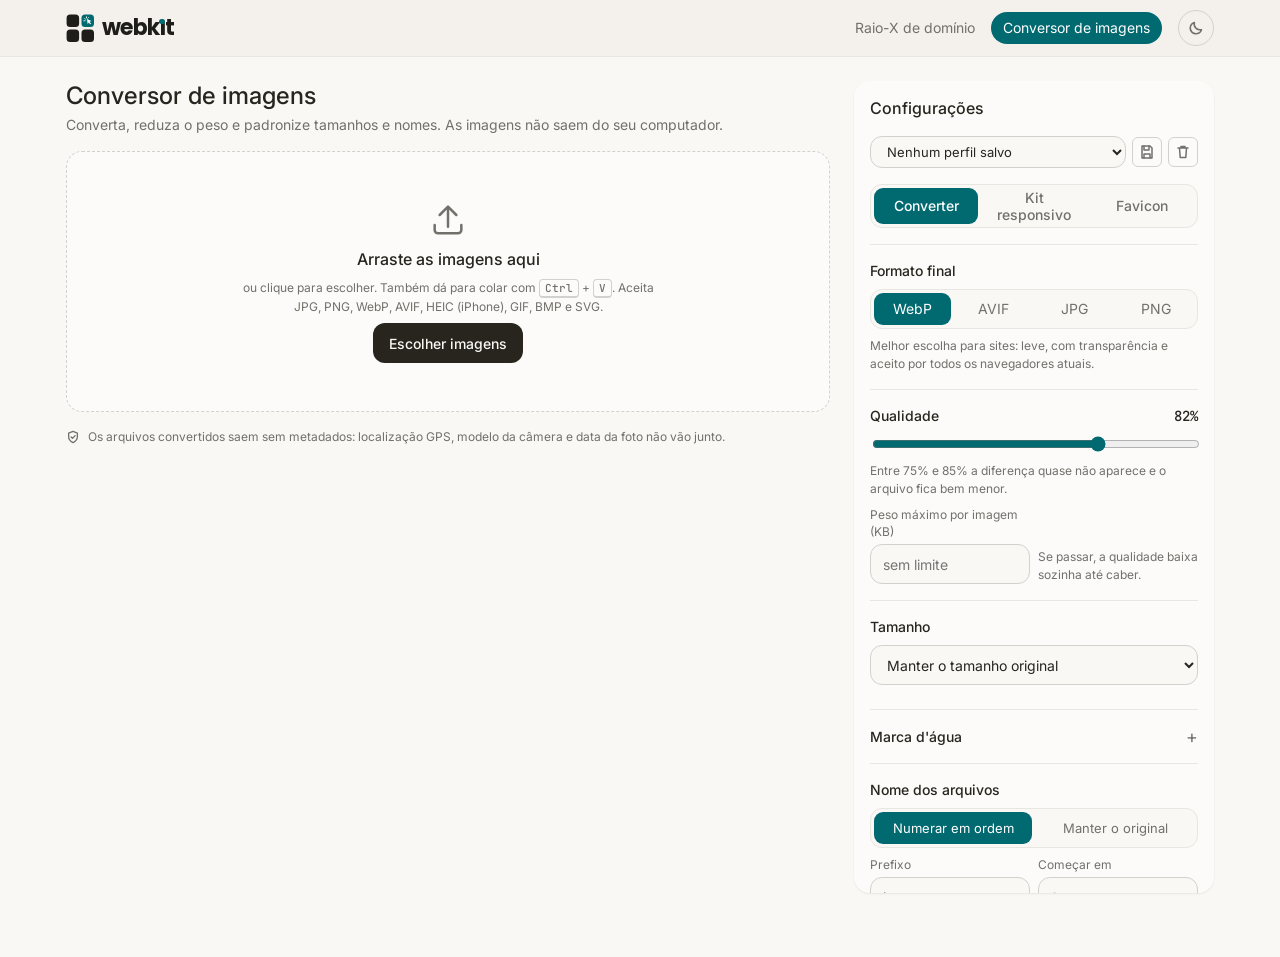
==== conversor.html @ e29e772b "Marca webkit no hub Logo webkit (grade 2x2 com cursor + palavra com pingo do i em teal) em SVG, adap" ====
<!doctype html>
<html lang="pt-BR">
<head>
<meta charset="utf-8">
<meta name="viewport" content="width=device-width,initial-scale=1,viewport-fit=cover">
<title>Conversor de Imagens</title>
<meta name="description" content="Converta imagens para WebP, AVIF, JPG ou PNG, gere kits responsivos com código picture, favicons e marca d'água. Tudo no navegador, sem enviar arquivos.">
<script>
  (function(){ var t; try{ t = localStorage.getItem('rx-theme'); }catch(e){}
    if(t !== 'dark' && t !== 'light') t = matchMedia('(prefers-color-scheme: dark)').matches ? 'dark' : 'light';
    document.documentElement.setAttribute('data-theme', t); })();
</script>
<link rel="preconnect" href="https://fonts.googleapis.com">
<link rel="preconnect" href="https://fonts.gstatic.com" crossorigin>
<link href="https://fonts.googleapis.com/css2?family=Inter:wght@400;500&family=JetBrains+Mono:wght@400;500&display=swap" rel="stylesheet">
<link rel="icon" href="data:image/svg+xml,%3Csvg xmlns='http://www.w3.org/2000/svg' viewBox='0 0 28 28' fill='none' stroke-width='2.4' stroke-linecap='round' stroke-linejoin='round'%3E%3Crect x='3' y='5' width='15' height='13' rx='2.5' stroke='%2327251e'/%3E%3Crect x='12' y='12' width='13' height='11' rx='2.5' fill='%23fff' stroke='%23016a71'/%3E%3Cpath d='M15.5 17.5h6M19 15l2.5 2.5L19 20' stroke='%23016a71'/%3E%3C/svg%3E">
<link href="https://fonts.googleapis.com/css2?family=Poppins:wght@700&text=raio-xwebk%C4%B1t&display=swap" rel="stylesheet">
<link rel="stylesheet" href="assets/base.css">
<style>
/* Layout: área de trabalho à esquerda (soltar imagens, lista, resultados extras), painel de configurações fixo à direita;
   no celular empilha e ganha uma barra de ação fixa no rodapé */
.cv{max-width:1180px;margin:0 auto;padding:24px 16px 64px;display:grid;grid-template-columns:minmax(0,1fr) 360px;gap:24px;align-items:start}
@media (max-width:900px){.cv{grid-template-columns:minmax(0,1fr);padding-bottom:112px}}
.cv-main{display:grid;gap:16px;min-width:0}
.cv-head h1{margin:0;font-size:24px;line-height:1.25;font-weight:500}
.cv-head p{margin:4px 0 0;color:var(--graphite);font-size:14px}

/* área de soltar */
.drop{position:relative;display:grid;justify-items:center;gap:8px;padding:48px 16px;text-align:center;border:1.5px dashed var(--mist);border-radius:var(--r-card);background:var(--paper);cursor:pointer;transition:border-color .15s,background-color .15s}
.drop:hover,.drop.over{border-color:var(--teal)}
.drop.over{background:var(--parchment)}
.drop svg{width:40px;height:40px;fill:none;stroke:var(--graphite);stroke-width:1.5;stroke-linecap:round;stroke-linejoin:round}
.drop b{font-size:16px}
.drop .small{max-width:52ch}
.drop.compact{grid-template-columns:auto auto;justify-content:center;align-items:center;padding:14px 16px;gap:12px}
.drop.compact svg{width:22px;height:22px}
.drop.compact .small,.drop.compact .btn{display:none}
.drop input{position:absolute;width:1px;height:1px;opacity:0;pointer-events:none}
.kbd{display:inline-block;padding:0 5px;border:1px solid var(--mist);border-bottom-width:2px;border-radius:4px;font:500 11px/16px var(--mono)}
.privacy{display:flex;gap:8px;align-items:flex-start;font-size:12px;color:var(--graphite)}
.privacy svg{width:14px;height:14px;flex:none;margin-top:2px;fill:none;stroke:currentColor;stroke-width:1.5;stroke-linecap:round;stroke-linejoin:round}

/* lista */
.listbar{display:flex;flex-wrap:wrap;align-items:center;gap:8px 12px}
.listbar .count{font-size:16px;font-weight:500;margin-right:auto}
.list{list-style:none;margin:0;padding:0;display:grid;gap:8px}
.it{display:grid;grid-template-columns:auto 64px minmax(0,1fr) auto;align-items:center;gap:12px;padding:10px 12px;background:var(--paper);border-radius:var(--r-input);box-shadow:var(--shadow);border:1px solid transparent}
.it.drag-over-top{box-shadow:0 -2px 0 0 var(--teal)}
.it.drag-over-bottom{box-shadow:0 2px 0 0 var(--teal)}
.it.dragging{opacity:.4}
.it.unused{opacity:.55}
.grip{cursor:grab;color:var(--ash);display:grid;place-items:center;width:16px}
.grip svg{width:10px;height:16px;fill:currentColor}
.thumbbox{width:64px;height:64px;border-radius:8px;overflow:hidden;background:var(--parchment);border:1px solid var(--hair);display:grid;place-items:center}
.thumb{width:100%;height:100%;object-fit:cover;display:block;transition:transform .2s}
.it-main{display:grid;gap:4px;min-width:0}
.it-name{display:flex;flex-wrap:wrap;align-items:baseline;gap:2px 8px;min-width:0}
.it-name .from{color:var(--graphite);font-size:12px;overflow:hidden;text-overflow:ellipsis;white-space:nowrap;max-width:100%}
.it-name .to{font:500 13px var(--mono);overflow-wrap:anywhere}
.it-meta{display:flex;flex-wrap:wrap;align-items:center;gap:4px 8px;font-size:12px;color:var(--graphite)}
.it-meta .res{color:var(--ink);font-weight:500}
.arrow{color:var(--ash)}
.it-act{display:flex;flex-wrap:wrap;gap:4px;align-items:center;justify-content:flex-end}
.icon-btn{display:grid;place-items:center;width:30px;height:30px;border:1px solid var(--mist);border-radius:var(--r-btn);background:transparent;color:var(--graphite);cursor:pointer}
.icon-btn:hover{color:var(--ink);border-color:var(--graphite)}
.icon-btn svg{width:16px;height:16px;fill:none;stroke:currentColor;stroke-width:1.5;stroke-linecap:round;stroke-linejoin:round}
.icon-btn.on{border-color:var(--teal);color:var(--teal)}
.it.error{border-color:var(--ink)}
.it .err{color:var(--ink);font-size:12px}
@media (max-width:560px){
  .it{grid-template-columns:48px minmax(0,1fr);grid-template-areas:"t m" "a a"}
  .grip{display:none}
  .thumbbox{width:48px;height:48px;grid-area:t}
  .it-main{grid-area:m}
  .it-act{grid-area:a}
}

/* resultados extras (kit e favicon) */
.extra{display:grid;gap:12px;padding:16px;background:var(--paper);border-radius:var(--r-card);box-shadow:var(--shadow);min-width:0}
.extra:empty{display:none}
.extra h2{margin:0;font-size:16px;font-weight:500}
.extra-h{display:flex;flex-wrap:wrap;justify-content:space-between;align-items:center;gap:8px}
.code{margin:0;max-height:320px;overflow:auto;padding:12px;border-radius:var(--r-input);background:var(--parchment);border:1px solid var(--hair);font:12px/1.6 var(--mono);white-space:pre;color:var(--ink)}
.fav-grid{display:flex;flex-wrap:wrap;gap:12px;align-items:flex-end}
.fav-cell{display:grid;gap:6px;justify-items:center;font-size:12px;color:var(--graphite)}
.fav-cell .sw{display:grid;place-items:center;padding:10px;border-radius:10px;border:1px solid var(--hair)}
.fav-cell .sw.l{background:#ffffff}
.fav-cell .sw.d{background:#1f1d1a}
.fav-cell img{display:block;image-rendering:auto}
.tabs-mini{display:flex;gap:4px}
.tabs-mini button{height:28px;padding:0 10px;border:1px solid var(--mist);border-radius:var(--r-pill);background:transparent;color:var(--graphite);font:400 12px var(--font);cursor:pointer}
.tabs-mini button[aria-pressed="true"]{background:var(--teal);border-color:var(--teal);color:var(--on-teal)}

/* painel de configurações */
.side{position:sticky;top:72px;display:grid;gap:16px;padding:16px;background:var(--paper);border-radius:var(--r-card);box-shadow:var(--shadow);max-height:calc(100vh - 88px);overflow:auto}
@media (max-width:900px){.side{position:static;max-height:none;overflow:visible}}
.side-h{display:flex;justify-content:space-between;align-items:center;gap:8px}
.side h2{margin:0;font-size:16px;font-weight:500}
.fld{display:grid;gap:8px;padding-top:16px;border-top:1px solid var(--hair)}
.fld-h{display:flex;justify-content:space-between;align-items:baseline;gap:8px}
.fld-h label,.fld-h span.t{font-size:14px;font-weight:500}
.fld-h output{font:500 14px var(--mono)}
.hint{font-size:12px;color:var(--graphite);line-height:1.5}
.seg{display:grid;grid-auto-flow:column;grid-auto-columns:1fr;gap:4px;padding:3px;background:var(--parchment);border:1px solid var(--hair);border-radius:var(--r-input)}
.seg button{min-height:32px;border:0;border-radius:9px;background:transparent;color:var(--graphite);font:400 14px var(--font);cursor:pointer;padding:0 6px}
.seg button:hover{color:var(--ink)}
.seg button[aria-pressed="true"]{background:var(--teal);color:var(--on-teal)}
.seg.two button{font-size:13px}
.seg.mode button{min-height:36px;font-weight:500}
.inp,.sel{height:40px;width:100%;padding:0 12px;border:1px solid var(--mist);border-radius:var(--r-input);background:var(--parchment);color:var(--ink);font:400 14px var(--font);min-width:0}
.inp.sm{height:32px}
.inp:focus,.sel:focus{outline:2px solid var(--teal);outline-offset:1px;border-color:transparent}
.row2{display:grid;grid-template-columns:1fr 1fr;gap:8px}
.row2 label,.lbl{display:grid;gap:4px;font-size:12px;color:var(--graphite)}
.chk{display:flex;gap:8px;align-items:flex-start;font-size:14px;cursor:pointer}
.chk input{margin:2px 0 0;width:16px;height:16px;accent-color:var(--teal);flex:none}
.chips{display:flex;flex-wrap:wrap;gap:6px}
.chips label{position:relative;cursor:pointer}
.chips input{position:absolute;opacity:0;pointer-events:none}
.chips span{display:inline-flex;align-items:center;height:30px;padding:0 12px;border:1px solid var(--mist);border-radius:var(--r-pill);font:400 13px var(--font);color:var(--graphite)}
.chips input:checked + span{background:var(--teal);border-color:var(--teal);color:var(--on-teal)}
.chips input:focus-visible + span{outline:2px solid var(--teal);outline-offset:2px}
input[type="range"]{width:100%;accent-color:var(--teal)}
input[type="color"]{width:40px;height:32px;padding:2px;border:1px solid var(--mist);border-radius:var(--r-btn);background:var(--parchment);cursor:pointer;flex:none}
.bgrow{display:flex;align-items:center;gap:8px}
.names-preview{font:12px/1.6 var(--mono);color:var(--graphite);overflow-wrap:anywhere}
details.wm{border-top:1px solid var(--hair);padding-top:16px}
details.wm summary{cursor:pointer;font-size:14px;font-weight:500;display:flex;justify-content:space-between;align-items:center;list-style:none}
details.wm summary::-webkit-details-marker{display:none}
details.wm summary::after{content:"+";font:400 18px var(--font);color:var(--graphite)}
details.wm[open] summary::after{content:"−"}
.wm-body{display:grid;gap:10px;margin-top:12px}
.posgrid{display:grid;grid-template-columns:repeat(3,28px);gap:4px}
.posgrid button{width:28px;height:28px;border:1px solid var(--mist);border-radius:6px;background:transparent;cursor:pointer;display:grid;place-items:center}
.posgrid button::after{content:"";width:8px;height:8px;border-radius:50%;background:var(--mist)}
.posgrid button[aria-pressed="true"]{border-color:var(--teal)}
.posgrid button[aria-pressed="true"]::after{background:var(--teal)}
.wm-row{display:grid;grid-template-columns:auto minmax(0,1fr);gap:12px;align-items:start}
.profiles{display:flex;gap:6px;align-items:center}
.profiles .sel{height:32px;font-size:13px}
.profiles .icon-btn{flex:none}
.saveprof{display:flex;gap:6px}
.actions{display:grid;gap:8px;padding-top:16px;border-top:1px solid var(--hair)}
.actions .btn{width:100%;height:44px}
.total{display:grid;gap:4px;padding:12px;border-radius:var(--r-input);background:var(--parchment);border:1px solid var(--hair);font-size:14px}
.total b{font-size:16px}
.progress{height:6px;border-radius:var(--r-pill);background:var(--hair);overflow:hidden}
.progress span{display:block;height:100%;width:0;background:var(--teal);transition:width .2s}

/* barra fixa no celular */
.mbar{position:fixed;left:0;right:0;bottom:0;z-index:20;display:flex;align-items:center;gap:8px;padding:12px 16px calc(12px + env(safe-area-inset-bottom, 0px));background:var(--paper);border-top:1px solid var(--hair);box-shadow:0 -4px 16px rgba(0,0,0,.06)}
.mbar-info{flex:1;min-width:0;font-size:12px;color:var(--graphite);line-height:1.4}
.mbar-info b{display:block;color:var(--ink);font-size:14px;white-space:nowrap;overflow:hidden;text-overflow:ellipsis}
.mbar .btn{flex:none}
@media (min-width:901px){.mbar{display:none!important}}
@media (max-width:900px){.toast{bottom:calc(96px + env(safe-area-inset-bottom, 0px))}}

/* janelas */
dialog{border:0;border-radius:var(--r-card);padding:0;background:var(--paper);color:var(--ink);box-shadow:0 12px 40px rgba(0,0,0,.25);max-width:min(960px,calc(100vw - 32px))}
dialog::backdrop{background:rgba(20,18,15,.55)}
.dlg{display:grid;gap:12px;padding:16px}
.dlg-h{display:flex;justify-content:space-between;align-items:baseline;gap:12px;flex-wrap:wrap}
.dlg-h b{font-size:16px}
.dlg-f{display:flex;justify-content:flex-end;gap:8px;flex-wrap:wrap}
.stage{position:relative;justify-self:center;overflow:hidden;border-radius:8px;cursor:crosshair;touch-action:none;user-select:none;line-height:0}
.stage img{display:block;max-width:min(900px,calc(100vw - 64px));max-height:calc(100vh - 220px);width:auto;height:auto;pointer-events:none}
.cropbox{position:absolute;box-shadow:0 0 0 9999px rgba(15,14,12,.55);outline:2px solid #fff;pointer-events:none}
.fdot{position:absolute;width:18px;height:18px;margin:-9px 0 0 -9px;border-radius:50%;border:2px solid #fff;background:var(--teal);pointer-events:none;box-shadow:0 1px 4px rgba(0,0,0,.4)}
/* comparar */
.cmp{position:relative;justify-self:center;overflow:auto;max-width:min(900px,calc(100vw - 64px));max-height:calc(100vh - 220px);border-radius:8px;background:repeating-conic-gradient(var(--hair) 0 25%, transparent 0 50%) 0 0/16px 16px}
.cmp-in{position:relative;line-height:0;cursor:ew-resize;touch-action:none;user-select:none}
.cmp img{display:block;pointer-events:none}
.cmp.fit img{max-width:min(900px,calc(100vw - 64px));max-height:calc(100vh - 220px);width:auto;height:auto}
.cmp .after{position:absolute;inset:0;clip-path:inset(0 0 0 var(--cut,50%))}
.cmp .after img{width:100%;height:100%}
.cmp-line{position:absolute;top:0;bottom:0;left:var(--cut,50%);width:2px;margin-left:-1px;background:#fff;box-shadow:0 0 4px rgba(0,0,0,.5);pointer-events:none}
.cmp-line::after{content:"‹ ›";position:absolute;top:50%;left:50%;transform:translate(-50%,-50%);padding:4px 8px;border-radius:999px;background:#fff;color:#27251e;font:500 12px/1 var(--font);white-space:nowrap}
.cmp-tag{position:absolute;top:8px;padding:2px 8px;border-radius:999px;background:rgba(20,18,15,.7);color:#fff;font:500 11px/1.6 var(--font);pointer-events:none}
.cmp-tag.l{left:8px}.cmp-tag.r{right:8px}
</style>
</head>
<body>
<header class="topbar">
  <div class="topbar-in">
    <a class="hub-brand wk" href="./" aria-label="webkit, pÃ¡gina inicial"><svg class="wk-icon" viewBox="0 0 48 48" aria-hidden="true"><rect x="1" y="1" width="21" height="21" rx="6" style="fill:var(--logo-ink)"/><rect x="26" y="1" width="21" height="21" rx="6" style="fill:var(--teal)"/><rect x="1" y="26" width="21" height="21" rx="6" style="fill:var(--logo-ink)"/><rect x="26" y="26" width="21" height="21" rx="6" style="fill:var(--logo-ink)"/><path d="M35.2 8.6l7.6 3.3-3.3 1.1 2.6 3.2-1.5 1.2-2.6-3.2-1.6 2.9z" fill="#fff"/><path d="M31.3 7.4l1.5 1.5M34.4 4.6v2.1M30 11.3h2.1M37.8 5.9l-1.2 1.2" stroke="#fff" stroke-width="1.4" stroke-linecap="round" fill="none"/></svg><span class="wk-word" aria-hidden="true">webk<span class="wk-i">&#305;</span>t</span></a>
    <nav class="topnav" aria-label="Ferramentas">
      <a href="raio-x.html">Raio-X de domínio</a>
      <a href="conversor.html" aria-current="page">Conversor de imagens</a>
    </nav>
    <button class="theme-btn" id="theme" type="button" aria-label="Ativar modo escuro" title="Ativar modo escuro">
      <svg class="i-moon" viewBox="0 0 16 16" aria-hidden="true"><path d="M13.5 9.6A5.75 5.75 0 0 1 6.4 2.5a5.75 5.75 0 1 0 7.1 7.1z"/></svg>
      <svg class="i-sun" viewBox="0 0 16 16" aria-hidden="true"><circle cx="8" cy="8" r="3"/><path d="M8 1v1.5M8 13.5V15M1 8h1.5M13.5 8H15M3.05 3.05l1.06 1.06M11.89 11.89l1.06 1.06M3.05 12.95l1.06-1.06M11.89 4.11l1.06-1.06"/></svg>
    </button>
  </div>
</header>

<main class="cv">
  <section class="cv-main">
    <div class="cv-head">
      <h1>Conversor de imagens</h1>
      <p id="mode-desc">Converta, reduza o peso e padronize tamanhos e nomes. As imagens não saem do seu computador.</p>
    </div>

    <div class="drop" id="drop" role="button" tabindex="0" aria-label="Adicionar imagens">
      <svg viewBox="0 0 24 24" aria-hidden="true"><path d="M12 16V4M7 9l5-5 5 5"/><path d="M4 15v3a2 2 0 0 0 2 2h12a2 2 0 0 0 2-2v-3"/></svg>
      <b id="drop-title">Arraste as imagens aqui</b>
      <span class="small muted">ou clique para escolher. Também dá para colar com <span class="kbd">Ctrl</span> + <span class="kbd">V</span>. Aceita JPG, PNG, WebP, AVIF, HEIC (iPhone), GIF, BMP e SVG.</span>
      <span class="btn">Escolher imagens</span>
      <input type="file" id="file" accept="image/*,.heic,.heif,.avif,.svg" multiple tabindex="-1">
    </div>
    <div class="privacy"><svg viewBox="0 0 16 16" aria-hidden="true"><path d="M8 1.5l5 2v4c0 3.2-2.2 5.6-5 7-2.8-1.4-5-3.8-5-7v-4z"/><path d="M5.8 8l1.6 1.6 3-3.2"/></svg><span>Os arquivos convertidos saem sem metadados: localização GPS, modelo da câmera e data da foto não vão junto.</span></div>

    <div class="listbar" id="listbar" hidden>
      <span class="count" id="count"></span>
      <button class="ghost" id="sort" type="button">Ordenar por nome</button>
      <button class="ghost" id="clear" type="button">Limpar tudo</button>
    </div>
    <ul class="list" id="list" aria-label="Imagens"></ul>
    <section class="extra" id="extra" aria-live="polite"></section>
  </section>

  <aside class="side" aria-label="Configurações">
    <div class="side-h"><h2>Configurações</h2></div>

    <div class="profiles">
      <select class="sel" id="profile" aria-label="Perfil salvo"></select>
      <button class="icon-btn" id="prof-save" type="button" title="Salvar configurações como perfil" aria-label="Salvar perfil"><svg viewBox="0 0 16 16"><path d="M3 2h8l2 2v10H3z"/><path d="M5 2v4h5V2M5 14v-4h6v4"/></svg></button>
      <button class="icon-btn" id="prof-del" type="button" title="Excluir perfil" aria-label="Excluir perfil"><svg viewBox="0 0 16 16"><path d="M3 4h10M6 4V2.5h4V4M4.5 4l.7 9.5h5.6l.7-9.5"/></svg></button>
    </div>
    <div class="saveprof" id="saveprof" hidden>
      <input class="inp sm" id="prof-name" placeholder="Nome do perfil, ex.: Blog cliente X" maxlength="40">
      <button class="ghost" id="prof-ok" type="button">Salvar</button>
    </div>

    <div class="seg mode" id="mode" role="group" aria-label="O que fazer">
      <button type="button" data-v="convert">Converter</button>
      <button type="button" data-v="kit">Kit responsivo</button>
      <button type="button" data-v="favicon">Favicon</button>
    </div>

    <!-- converter -->
    <div class="fld m-convert">
      <div class="fld-h"><span class="t">Formato final</span></div>
      <div class="seg" id="fmt" role="group" aria-label="Formato final">
        <button type="button" data-v="webp">WebP</button>
        <button type="button" data-v="avif">AVIF</button>
        <button type="button" data-v="jpeg">JPG</button>
        <button type="button" data-v="png">PNG</button>
      </div>
      <div class="hint" id="fmt-hint"></div>
    </div>

    <!-- kit -->
    <div class="fld m-kit">
      <div class="fld-h"><span class="t">Formatos do kit</span></div>
      <div class="chips" id="kit-fmts">
        <label><input type="checkbox" value="avif"><span>AVIF</span></label>
        <label><input type="checkbox" value="webp"><span>WebP</span></label>
        <label><input type="checkbox" value="jpeg"><span>JPG (reserva)</span></label>
      </div>
      <div class="hint">O navegador usa o primeiro que suportar: AVIF, depois WebP, depois JPG.</div>
      <div class="fld-h"><span class="t">Larguras (px)</span></div>
      <div class="chips" id="kit-widths"></div>
      <div class="hint">Larguras maiores que a foto original são puladas.</div>
      <div class="row2">
        <label>Pasta no site<input class="inp" id="kit-path" placeholder="img/" spellcheck="false" autocapitalize="off"></label>
        <label>Atributo sizes<input class="inp" id="kit-sizes" placeholder="100vw" spellcheck="false" autocapitalize="off"></label>
      </div>
      <div class="hint">Em sizes, "100vw" serve para imagem de largura total. Para conteúdo com coluna de 800 px: <span class="mono">(max-width: 800px) 100vw, 800px</span>.</div>
    </div>

    <div class="fld m-convert m-kit" id="f-quality">
      <div class="fld-h"><label for="q">Qualidade</label><output id="q-out" for="q"></output></div>
      <input type="range" id="q" min="40" max="100" step="1">
      <div class="hint">Entre 75% e 85% a diferença quase não aparece e o arquivo fica bem menor.</div>
      <div class="row2 m-convert">
        <label>Peso máximo por imagem (KB)<input class="inp" id="maxkb" type="number" min="5" step="5" placeholder="sem limite" inputmode="numeric"></label>
        <span class="hint" style="align-self:end">Se passar, a qualidade baixa sozinha até caber.</span>
      </div>
    </div>

    <div class="fld m-convert" id="f-png" hidden>
      <label class="chk"><input type="checkbox" id="optpng"> <span>Otimizar PNG <span class="hint">(bem mais leve, sem perder qualidade)</span></span></label>
    </div>

    <div class="fld m-convert">
      <div class="fld-h"><label for="size">Tamanho</label></div>
      <select class="sel" id="size"></select>
      <div class="row2" id="custom" hidden>
        <label>Largura (px)<input class="inp" id="cw" type="number" min="1" placeholder="auto" inputmode="numeric"></label>
        <label>Altura (px)<input class="inp" id="ch" type="number" min="1" placeholder="auto" inputmode="numeric"></label>
      </div>
      <div id="fitbox" hidden>
        <div class="seg two" id="fit" role="group" aria-label="Como ajustar">
          <button type="button" data-v="cover">Recortar para preencher</button>
          <button type="button" data-v="contain">Encaixar inteira</button>
        </div>
      </div>
      <div class="hint" id="size-hint"></div>
    </div>

    <div class="fld m-convert" id="f-bg" hidden>
      <div class="bgrow"><input type="color" id="bg" aria-label="Cor de fundo"><span class="hint" id="bg-hint"></span></div>
    </div>

    <!-- favicon -->
    <div class="fld m-favicon">
      <div class="hint">Usa a <b>primeira imagem da lista</b>. De preferência um logo quadrado, PNG com fundo transparente ou SVG.</div>
      <div class="fld-h"><span class="t">Fundo</span></div>
      <div class="seg two" id="fav-bg" role="group" aria-label="Fundo do favicon">
        <button type="button" data-v="transparent">Transparente</button>
        <button type="button" data-v="color">Cor sólida</button>
      </div>
      <div class="bgrow"><input type="color" id="fav-color" aria-label="Cor de fundo do ícone"><span class="hint">Cor de fundo (o ícone do iPhone sempre usa ela)</span></div>
      <div class="fld-h"><label for="fav-pad">Margem interna</label><output id="fav-pad-out"></output></div>
      <input type="range" id="fav-pad" min="0" max="30" step="1">
      <div class="row2">
        <label>Nome do site<input class="inp" id="fav-name" placeholder="ex.: Goldline Painting"></label>
        <label>Cor do tema<span class="bgrow"><input type="color" id="fav-theme" aria-label="Cor do tema"><span class="hint mono" id="fav-theme-out"></span></span></label>
      </div>
    </div>

    <!-- marca d'água -->
    <details class="wm m-convert m-kit" id="wm-box">
      <summary>Marca d'água</summary>
      <div class="wm-body">
        <label class="chk"><input type="checkbox" id="wm-on"> <span>Aplicar marca d'água nas imagens</span></label>
        <div class="seg two" id="wm-type" role="group" aria-label="Tipo de marca d'água">
          <button type="button" data-v="text">Texto</button>
          <button type="button" data-v="logo">Logo</button>
        </div>
        <input class="inp" id="wm-text" placeholder="© Nome da empresa" aria-label="Texto da marca d'água">
        <div id="wm-logo-box" class="bgrow">
          <button class="ghost" id="wm-logo-btn" type="button">Escolher logo</button>
          <span class="hint" id="wm-logo-name">nenhum logo escolhido</span>
          <input type="file" id="wm-logo" accept="image/*,.svg" hidden>
        </div>
        <div class="wm-row">
          <div class="lbl">Posição<div class="posgrid" id="wm-pos" role="group" aria-label="Posição">
            <button type="button" data-v="tl" aria-label="Topo esquerda"></button><button type="button" data-v="tc" aria-label="Topo centro"></button><button type="button" data-v="tr" aria-label="Topo direita"></button>
            <button type="button" data-v="ml" aria-label="Meio esquerda"></button><button type="button" data-v="mc" aria-label="Centro"></button><button type="button" data-v="mr" aria-label="Meio direita"></button>
            <button type="button" data-v="bl" aria-label="Base esquerda"></button><button type="button" data-v="bc" aria-label="Base centro"></button><button type="button" data-v="br" aria-label="Base direita"></button>
          </div></div>
          <div style="display:grid;gap:8px">
            <label class="lbl">Tamanho <output id="wm-size-out"></output><input type="range" id="wm-size" min="5" max="60"></label>
            <label class="lbl">Opacidade <output id="wm-op-out"></output><input type="range" id="wm-op" min="10" max="100"></label>
            <div class="seg two" id="wm-color" role="group" aria-label="Cor do texto">
              <button type="button" data-v="light">Texto claro</button>
              <button type="button" data-v="dark">Texto escuro</button>
            </div>
          </div>
        </div>
      </div>
    </details>

    <div class="fld m-convert m-kit">
      <div class="fld-h"><span class="t">Nome dos arquivos</span></div>
      <div class="seg two" id="names" role="group" aria-label="Nome dos arquivos">
        <button type="button" data-v="prefix">Numerar em ordem</button>
        <button type="button" data-v="original">Manter o original</button>
      </div>
      <div class="row2" id="prefixbox">
        <label>Prefixo<input class="inp" id="prefix" placeholder="ex.: fachada-" spellcheck="false" autocapitalize="off"></label>
        <label>Começar em<input class="inp" id="start" type="number" min="0" inputmode="numeric"></label>
      </div>
      <label class="chk" id="cleanbox"><input type="checkbox" id="clean"> <span>Limpar nomes para web <span class="hint">(sem acentos, espaços e maiúsculas)</span></span></label>
      <div class="names-preview" id="names-preview"></div>
    </div>

    <div class="actions">
      <div class="total" id="total" hidden></div>
      <div class="progress" id="progress" hidden><span></span></div>
      <button class="btn" id="convert" type="button" disabled>Converter</button>
      <button class="btn teal" id="download" type="button" hidden>Baixar tudo</button>
    </div>
  </aside>
</main>

<div class="mbar" id="mbar" hidden>
  <div class="mbar-info" id="mbar-info"></div>
  <button class="btn" id="m-convert" type="button">Converter</button>
  <button class="btn teal" id="m-download" type="button" hidden>Baixar</button>
</div>

<dialog id="dlg" aria-labelledby="dlg-title">
  <div class="dlg">
    <div class="dlg-h"><b id="dlg-title">Enquadramento</b><span class="small muted">Clique (ou arraste) no que não pode ficar de fora do recorte.</span></div>
    <div class="stage" id="stage"><img id="dlg-img" alt=""><div class="cropbox" id="cropbox"></div><div class="fdot" id="fdot"></div></div>
    <div class="dlg-f">
      <button class="ghost" id="dlg-center" type="button">Centralizar</button>
      <button class="ghost" id="dlg-all" type="button">Aplicar em todas</button>
      <button class="btn" id="dlg-ok" type="button">Pronto</button>
    </div>
  </div>
</dialog>

<dialog id="cmpdlg" aria-labelledby="cmp-title">
  <div class="dlg">
    <div class="dlg-h"><b id="cmp-title">Comparar</b><span class="small muted" id="cmp-info"></span></div>
    <div class="cmp fit" id="cmp">
      <div class="cmp-in" id="cmp-in">
        <img id="cmp-before" alt="Original">
        <div class="after"><img id="cmp-after" alt="Convertida"></div>
        <div class="cmp-line"></div>
        <span class="cmp-tag l">Original</span><span class="cmp-tag r" id="cmp-tag-r">Convertida</span>
      </div>
    </div>
    <div class="dlg-f">
      <div class="tabs-mini" role="group" aria-label="Zoom"><button type="button" id="cmp-fit" aria-pressed="true">Ajustar à tela</button><button type="button" id="cmp-100" aria-pressed="false">Tamanho real (100%)</button></div>
      <button class="btn" id="cmp-close" type="button">Fechar</button>
    </div>
  </div>
</dialog>
<div class="toast" id="toast" role="status"></div>

<script src="assets/conversor.js"></script>
</body>
</html>
---- assets/base.css ----
/* Base compartilhada do hub: tokens do design system (pergaminho quente, tinta, um único teal),
   tema escuro, barra do topo e componentes comuns. Usada pela home e pelo conversor. */
:root{
  --parchment:#faf8f5; --paper:#fdfbfa; --rail:#f4f1ec; --mist:#d1d1cd; --hair:#e8e6e1; --soft:#e8e6e1;
  --ash:#92918b; --graphite:#72706b; --ink:#27251e; --black:#000000;
  --teal:#016a71; --on-teal:#ffffff; --on-teal-soft:rgba(255,255,255,.22);
  --font:"Inter", ui-sans-serif, system-ui, -apple-system, BlinkMacSystemFont, "Segoe UI", Roboto, sans-serif;
  --mono:"JetBrains Mono", ui-monospace, "Cascadia Mono", Consolas, monospace;
  --r-card:16px; --r-input:12px; --r-btn:6px; --r-pill:9999px;
  --shadow:rgba(0,0,0,.08) 0 1px 2px 0;
  --logo-ink:#1f1d19; --glow:1,106,113;
  color-scheme:light;
}
:root[data-theme="dark"]{
  --parchment:#171613; --paper:#1f1d1a; --rail:#12110f; --mist:#3d3a34; --hair:#2b2925; --soft:#2b2925;
  --ash:#85827a; --graphite:#a9a69d; --ink:#ece8df; --black:#ffffff;
  --teal:#1a8a92; --on-teal:#ffffff;
  --shadow:rgba(0,0,0,.45) 0 1px 2px 0;
  --logo-ink:#ece8df; --glow:42,168,176;
  color-scheme:dark;
}
*{box-sizing:border-box}
html,body{margin:0}
body{background:var(--parchment);color:var(--ink);font:400 14px/1.43 var(--font);-webkit-font-smoothing:antialiased;transition:background-color .2s,color .2s}
b,strong{font-weight:500}
a{color:var(--ink);text-decoration:underline;text-decoration-color:var(--mist);text-underline-offset:2px}
a:hover{text-decoration-color:var(--ink)}
button,input,select{font-family:inherit}
:focus-visible{outline:2px solid var(--teal);outline-offset:2px}
.mono{font-family:var(--mono)}
.muted{color:var(--graphite)}
.small{font-size:12px}
[hidden]{display:none!important}
@media (prefers-reduced-motion:reduce){*{transition:none!important;animation:none!important}}

/* barra do topo */
.topbar{position:sticky;top:0;z-index:10;background:var(--rail);border-bottom:1px solid var(--hair)}
.topbar-in{max-width:1180px;margin:0 auto;padding:10px 16px;display:flex;align-items:center;gap:8px 16px;flex-wrap:wrap}
.hub-brand{display:inline-flex;align-items:center;gap:8px;text-decoration:none;color:var(--ink);font-size:16px;font-weight:500;margin-right:auto}
.hub-brand svg{width:22px;height:22px;flex:none}

/* logo webkit: grade 2x2 (um quadrado teal com cursor) + palavra com o pingo do i em teal */
.wk{display:inline-flex;align-items:center;gap:.34em;text-decoration:none;color:var(--logo-ink);font-size:24px;line-height:1}
.wk-icon{width:1.3em;height:1.3em;flex:none;display:block}
.wk-word{font-family:"Poppins", var(--font);font-weight:700;letter-spacing:-.035em;color:var(--logo-ink)}
.wk-i{position:relative;display:inline-block}
.wk-i::after{content:"";position:absolute;left:50%;top:.07em;width:.25em;height:.25em;margin-left:-.125em;border-radius:50%;background:var(--teal)}
.hub-brand.wk{font-size:22px;margin-right:auto}
.hub-brand .wk-icon{width:1.3em;height:1.3em}
.topnav{display:flex;gap:4px;flex-wrap:wrap}
.topnav a{display:inline-flex;align-items:center;height:32px;padding:0 12px;border-radius:var(--r-pill);color:var(--graphite);text-decoration:none;font-size:14px}
.topnav a:hover{color:var(--ink);background:var(--parchment)}
.topnav a[aria-current="page"]{background:var(--teal);color:var(--on-teal)}
@media (max-width:640px){
  .topnav{order:3;width:100%;flex-wrap:nowrap;overflow-x:auto;scrollbar-width:none}
  .topnav a{flex:none}
}

/* botões */
.btn{display:inline-flex;align-items:center;justify-content:center;gap:8px;height:40px;padding:0 16px;border:0;border-radius:var(--r-input);background:var(--ink);color:var(--parchment);font:500 14px var(--font);cursor:pointer;text-decoration:none}
.btn:hover{background:var(--black)}
.btn[disabled]{opacity:.5;cursor:not-allowed}
.btn.teal{background:var(--teal);color:var(--on-teal)}
.btn.teal:hover{filter:brightness(1.08);background:var(--teal)}
.ghost{display:inline-flex;align-items:center;gap:6px;height:32px;padding:0 12px;border:1px solid var(--mist);border-radius:var(--r-btn);background:transparent;color:var(--graphite);font:400 14px var(--font);text-decoration:none;cursor:pointer;white-space:nowrap}
.ghost:hover{color:var(--ink);border-color:var(--graphite)}
.ghost[disabled]{opacity:.5;cursor:not-allowed}
.theme-btn{display:grid;place-items:center;width:36px;height:36px;border:1px solid var(--mist);border-radius:var(--r-pill);background:transparent;color:var(--graphite);cursor:pointer;flex:none}
.theme-btn:hover{color:var(--ink);border-color:var(--graphite)}
.theme-btn svg{width:16px;height:16px;fill:none;stroke:currentColor;stroke-width:1.5;stroke-linecap:round;stroke-linejoin:round}
.theme-btn .i-sun,:root[data-theme="dark"] .theme-btn .i-moon{display:none}
:root[data-theme="dark"] .theme-btn .i-sun{display:block}

/* etiquetas */
.pill{display:inline-flex;align-items:center;padding:2px 8px;border-radius:var(--r-pill);font:500 11px/1.5 var(--font);border:1px solid var(--mist);color:var(--graphite);background:transparent;white-space:nowrap}
.pill.ok{background:var(--teal);border-color:var(--teal);color:var(--on-teal)}
.pill.warn{border-color:var(--ink);color:var(--ink)}
.pill.bad{background:var(--ink);border-color:var(--ink);color:var(--parchment)}

.card{background:var(--paper);border-radius:var(--r-card);box-shadow:var(--shadow);min-width:0}

.toast{position:fixed;left:50%;bottom:24px;transform:translateX(-50%);background:var(--ink);color:var(--parchment);padding:8px 16px;border-radius:var(--r-input);font-size:14px;opacity:0;transition:opacity .2s;pointer-events:none;z-index:50}
.toast.show{opacity:1}

.loading{color:var(--graphite);font-size:14px;display:inline-flex;align-items:center;gap:8px}
.loading::before{content:"";width:12px;height:12px;border-radius:50%;border:2px solid var(--mist);border-top-color:var(--teal);animation:spin .8s linear infinite}
@keyframes spin{to{transform:rotate(360deg)}}
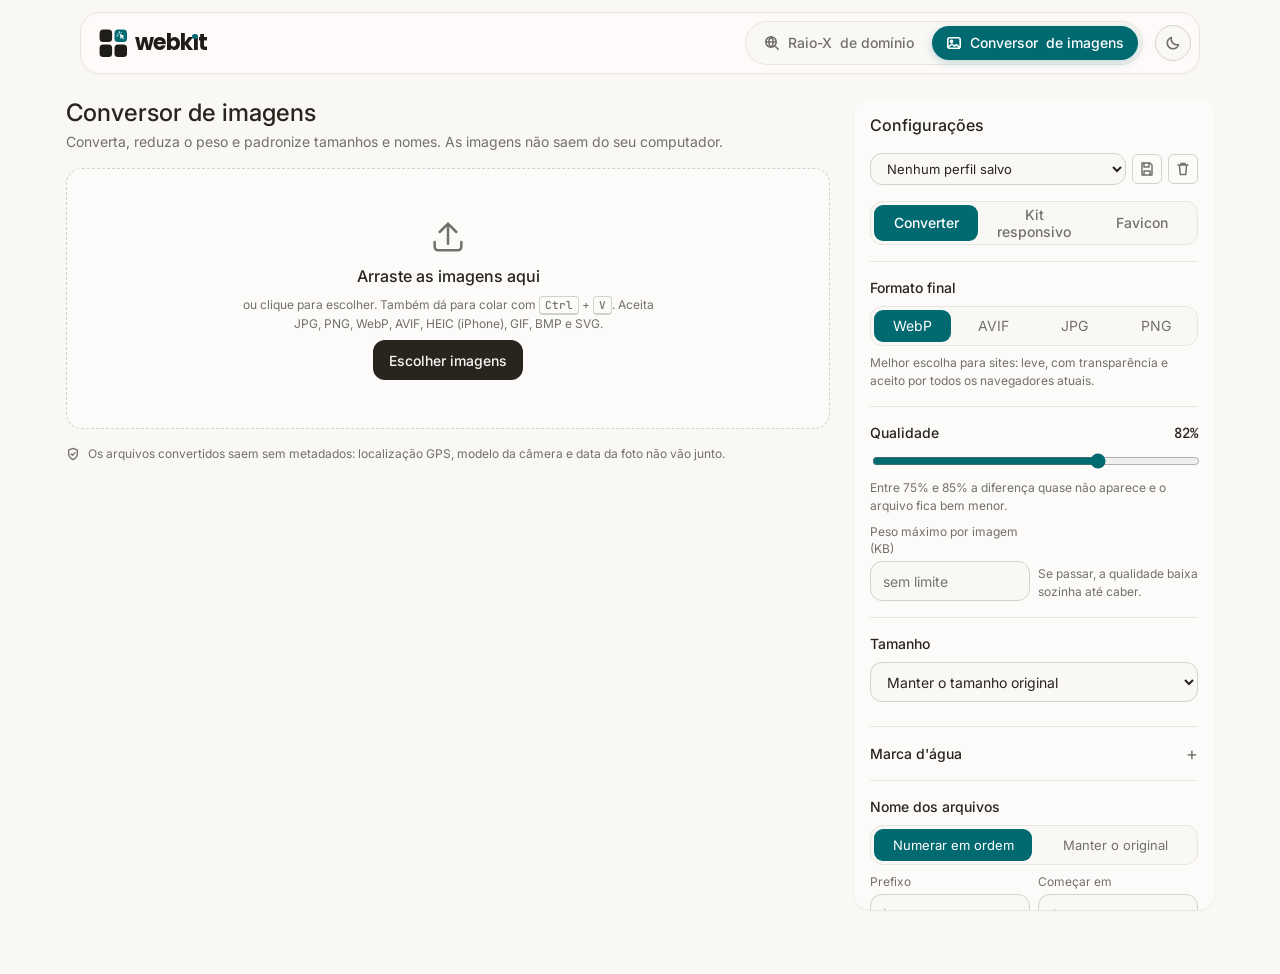
==== commit 12954921: "Topo em cápsula flutuante Barra do topo solta das bordas, translúcida, que ganha sombra e compacta a" ====
--- a/conversor.html
+++ b/conversor.html
@@ -8,7 +8,8 @@
 <script>
   (function(){ var t; try{ t = localStorage.getItem('rx-theme'); }catch(e){}
     if(t !== 'dark' && t !== 'light') t = matchMedia('(prefers-color-scheme: dark)').matches ? 'dark' : 'light';
-    document.documentElement.setAttribute('data-theme', t); })();
+    document.documentElement.setAttribute('data-theme', t);
+    document.documentElement.classList.add('pl-on'); })();
 </script>
 <link rel="preconnect" href="https://fonts.googleapis.com">
 <link rel="preconnect" href="https://fonts.gstatic.com" crossorigin>
@@ -16,6 +17,7 @@
 <link rel="icon" href="data:image/svg+xml,%3Csvg xmlns='http://www.w3.org/2000/svg' viewBox='0 0 28 28' fill='none' stroke-width='2.4' stroke-linecap='round' stroke-linejoin='round'%3E%3Crect x='3' y='5' width='15' height='13' rx='2.5' stroke='%2327251e'/%3E%3Crect x='12' y='12' width='13' height='11' rx='2.5' fill='%23fff' stroke='%23016a71'/%3E%3Cpath d='M15.5 17.5h6M19 15l2.5 2.5L19 20' stroke='%23016a71'/%3E%3C/svg%3E">
 <link href="https://fonts.googleapis.com/css2?family=Poppins:wght@700&text=raio-xwebk%C4%B1t&display=swap" rel="stylesheet">
 <link rel="stylesheet" href="assets/base.css">
+<link rel="stylesheet" href="assets/motion.css">
 <style>
 /* Layout: área de trabalho à esquerda (soltar imagens, lista, resultados extras), painel de configurações fixo à direita;
    no celular empilha e ganha uma barra de ação fixa no rodapé */
@@ -184,8 +186,8 @@
   <div class="topbar-in">
     <a class="hub-brand wk" href="./" aria-label="webkit, pÃ¡gina inicial"><svg class="wk-icon" viewBox="0 0 48 48" aria-hidden="true"><rect x="1" y="1" width="21" height="21" rx="6" style="fill:var(--logo-ink)"/><rect x="26" y="1" width="21" height="21" rx="6" style="fill:var(--teal)"/><rect x="1" y="26" width="21" height="21" rx="6" style="fill:var(--logo-ink)"/><rect x="26" y="26" width="21" height="21" rx="6" style="fill:var(--logo-ink)"/><path d="M35.2 8.6l7.6 3.3-3.3 1.1 2.6 3.2-1.5 1.2-2.6-3.2-1.6 2.9z" fill="#fff"/><path d="M31.3 7.4l1.5 1.5M34.4 4.6v2.1M30 11.3h2.1M37.8 5.9l-1.2 1.2" stroke="#fff" stroke-width="1.4" stroke-linecap="round" fill="none"/></svg><span class="wk-word" aria-hidden="true">webk<span class="wk-i">&#305;</span>t</span></a>
     <nav class="topnav" aria-label="Ferramentas">
-      <a href="raio-x.html">Raio-X de domínio</a>
-      <a href="conversor.html" aria-current="page">Conversor de imagens</a>
+      <a href="raio-x.html"><svg viewBox="0 0 16 16" aria-hidden="true"><circle cx="7" cy="7" r="5.2"/><path d="M1.8 7h10.4M7 1.8c-1.5 1.4-2.2 3.1-2.2 5.2s.7 3.8 2.2 5.2M7 1.8c1.5 1.4 2.2 3.1 2.2 5.2s-.7 3.8-2.2 5.2M10.8 10.8l3.4 3.4"/></svg>Raio-X<span class="nav-long"> de domínio</span></a>
+      <a href="conversor.html" aria-current="page"><svg viewBox="0 0 16 16" aria-hidden="true"><rect x="1.8" y="2.8" width="12.4" height="10.4" rx="2"/><circle cx="5.5" cy="6.3" r="1.1"/><path d="M2.5 12l3.4-3 2.6 2.1 1.8-1.4 3.2 2.6"/></svg>Conversor<span class="nav-long"> de imagens</span></a>
     </nav>
     <button class="theme-btn" id="theme" type="button" aria-label="Ativar modo escuro" title="Ativar modo escuro">
       <svg class="i-moon" viewBox="0 0 16 16" aria-hidden="true"><path d="M13.5 9.6A5.75 5.75 0 0 1 6.4 2.5a5.75 5.75 0 1 0 7.1 7.1z"/></svg>
@@ -414,5 +416,6 @@
 <div class="toast" id="toast" role="status"></div>
 
 <script src="assets/conversor.js"></script>
+<script src="assets/site.js"></script>
 </body>
 </html>
--- a/assets/base.css
+++ b/assets/base.css
@@ -56,6 +56,39 @@
   .topnav a{flex:none}
 }
 
+/* topo em cápsula flutuante: solta das bordas, fundo translúcido; ao rolar ganha sombra e fica mais compacto */
+.topbar{background:transparent;border-bottom:0;padding:12px 16px 0;transition:padding .3s ease}
+.topbar-in{max-width:1120px;padding:8px 8px 8px 18px;gap:8px 12px;border:1px solid var(--hair);border-radius:20px;
+  background:color-mix(in srgb, var(--paper) 84%, transparent);-webkit-backdrop-filter:saturate(1.3) blur(14px);backdrop-filter:saturate(1.3) blur(14px);
+  box-shadow:0 1px 2px rgba(0,0,0,.04);transition:box-shadow .3s ease,background-color .3s ease,padding .3s ease}
+.topbar.scrolled{padding-top:8px}
+.topbar.scrolled .topbar-in{padding-block:6px;background:color-mix(in srgb, var(--paper) 92%, transparent);box-shadow:0 10px 30px rgba(20,18,15,.10),0 1px 2px rgba(0,0,0,.04)}
+:root[data-theme="dark"] .topbar.scrolled .topbar-in{box-shadow:0 10px 30px rgba(0,0,0,.45)}
+/* menu dentro de uma pílula, com ícones */
+.topnav{padding:4px;background:var(--parchment);border:1px solid var(--hair);border-radius:var(--r-pill)}
+.topnav a{gap:8px;height:34px;padding:0 14px;font-weight:500;transition:background-color .2s,color .2s}
+.topnav a svg{width:16px;height:16px;flex:none;fill:none;stroke:currentColor;stroke-width:1.6;stroke-linecap:round;stroke-linejoin:round}
+.topnav a:hover{background:var(--paper)}
+.topnav a[aria-current="page"]{box-shadow:0 2px 8px rgba(1,106,113,.25)}
+.topbar .theme-btn{background:var(--parchment)}
+.top-cta{height:38px;padding:0 16px;border-radius:12px;font-size:14px}
+.top-cta svg{width:16px;height:16px;fill:none;stroke:currentColor;stroke-width:1.8;stroke-linecap:round;stroke-linejoin:round;transition:transform .2s}
+.top-cta:hover svg{transform:translateX(3px)}
+/* logo: o quadrado teal gira ao passar o mouse */
+.hub-brand .wk-icon rect:nth-of-type(2),.hub-brand .wk-icon path{transform-box:view-box;transform-origin:36.5px 11.5px;transition:transform .45s cubic-bezier(.3,1.5,.5,1)}
+.hub-brand:hover .wk-icon rect:nth-of-type(2),.hub-brand:hover .wk-icon path{transform:rotate(90deg)}
+@media (max-width:640px){
+  .topbar{padding:8px 10px 0}
+  .topbar-in{padding:8px 8px 8px 14px;border-radius:18px}
+  .topnav{padding:3px}
+  .topnav a{height:32px;padding:0 12px}
+  .top-cta{display:none}
+  .nav-long{display:none}
+  .topnav{justify-content:center}
+  .topnav a{flex:1;justify-content:center}
+}
+@media (prefers-reduced-motion:reduce){.hub-brand:hover .wk-icon rect:nth-of-type(2),.hub-brand:hover .wk-icon path{transform:none}}
+
 /* botões */
 .btn{display:inline-flex;align-items:center;justify-content:center;gap:8px;height:40px;padding:0 16px;border:0;border-radius:var(--r-input);background:var(--ink);color:var(--parchment);font:500 14px var(--font);cursor:pointer;text-decoration:none}
 .btn:hover{background:var(--black)}
--- a/assets/motion.css
+++ b/assets/motion.css
@@ -0,0 +1,27 @@
+/* Movimento compartilhado do hub: tela de carregamento entre páginas e entrada suave dos blocos.
+   Depende só dos tokens --parchment, --ink e --teal, que todas as páginas definem. */
+
+/* tela de carregamento: cobre a página com o fundo e mostra a grade do webkit com o quadrado teal girando.
+   O html recebe .pl-on no <head>; assets/site.js tira. Se o script falhar, some sozinha em 2,5 s. */
+html::before{content:"";position:fixed;inset:0;z-index:9998;background:var(--parchment);opacity:0;visibility:hidden;transition:opacity .3s ease,visibility 0s linear .3s}
+html::after{content:"";position:fixed;left:50%;top:50%;z-index:9999;width:18px;height:18px;margin:-20px 0 0 -20px;border-radius:5px;
+  background:var(--ink);box-shadow:22px 0 0 var(--teal),0 22px 0 var(--ink),22px 22px 0 var(--ink);opacity:0;visibility:hidden;transition:opacity .2s ease,visibility 0s linear .2s}
+html.pl-on::before,html.pl-on::after{opacity:1;visibility:visible;transition:opacity .18s ease}
+html.pl-on::before{animation:pl-failsafe 0s 2.5s forwards}
+html.pl-on::after{animation:pl-cycle .8s steps(1) infinite,pl-failsafe 0s 2.5s forwards}
+@keyframes pl-cycle{
+  0%{background:var(--ink);box-shadow:22px 0 0 var(--teal),0 22px 0 var(--ink),22px 22px 0 var(--ink)}
+  25%{background:var(--ink);box-shadow:22px 0 0 var(--ink),0 22px 0 var(--ink),22px 22px 0 var(--teal)}
+  50%{background:var(--ink);box-shadow:22px 0 0 var(--ink),0 22px 0 var(--teal),22px 22px 0 var(--ink)}
+  75%{background:var(--teal);box-shadow:22px 0 0 var(--ink),0 22px 0 var(--ink),22px 22px 0 var(--ink)}
+}
+@keyframes pl-failsafe{to{opacity:0;visibility:hidden}}
+
+/* entrada suave: blocos sobem e aparecem quando entram na tela (classes aplicadas por assets/site.js) */
+.rv{opacity:0;transform:translateY(20px);transition:opacity .6s ease,transform .75s cubic-bezier(.2,.7,.2,1)}
+.rv.rv-in{opacity:1;transform:none}
+
+@media (prefers-reduced-motion:reduce){
+  html.pl-on::after{animation:pl-failsafe 0s 2.5s forwards}
+  .rv{opacity:1;transform:none;transition:none}
+}
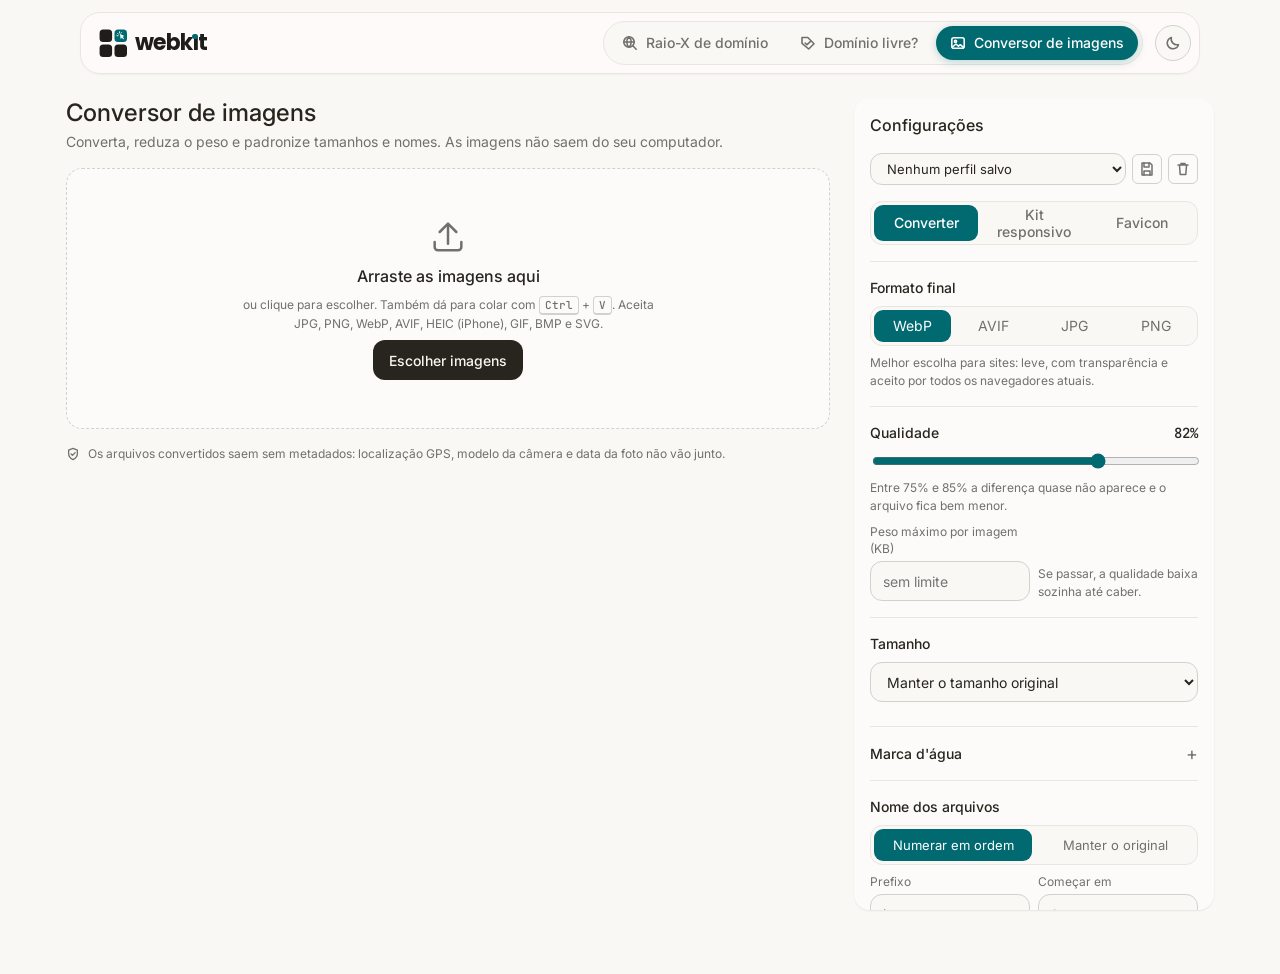
==== commit dcd41c2e: "Nova ferramenta: disponibilidade de domínio com preço Checa um nome em várias extensões (RDAP oficia" ====
--- a/conversor.html
+++ b/conversor.html
@@ -187,6 +187,7 @@
     <a class="hub-brand wk" href="./" aria-label="webkit, pÃ¡gina inicial"><svg class="wk-icon" viewBox="0 0 48 48" aria-hidden="true"><rect x="1" y="1" width="21" height="21" rx="6" style="fill:var(--logo-ink)"/><rect x="26" y="1" width="21" height="21" rx="6" style="fill:var(--teal)"/><rect x="1" y="26" width="21" height="21" rx="6" style="fill:var(--logo-ink)"/><rect x="26" y="26" width="21" height="21" rx="6" style="fill:var(--logo-ink)"/><path d="M35.2 8.6l7.6 3.3-3.3 1.1 2.6 3.2-1.5 1.2-2.6-3.2-1.6 2.9z" fill="#fff"/><path d="M31.3 7.4l1.5 1.5M34.4 4.6v2.1M30 11.3h2.1M37.8 5.9l-1.2 1.2" stroke="#fff" stroke-width="1.4" stroke-linecap="round" fill="none"/></svg><span class="wk-word" aria-hidden="true">webk<span class="wk-i">&#305;</span>t</span></a>
     <nav class="topnav" aria-label="Ferramentas">
       <a href="raio-x.html"><svg viewBox="0 0 16 16" aria-hidden="true"><circle cx="7" cy="7" r="5.2"/><path d="M1.8 7h10.4M7 1.8c-1.5 1.4-2.2 3.1-2.2 5.2s.7 3.8 2.2 5.2M7 1.8c1.5 1.4 2.2 3.1 2.2 5.2s-.7 3.8-2.2 5.2M10.8 10.8l3.4 3.4"/></svg>Raio-X<span class="nav-long"> de domínio</span></a>
+      <a href="disponibilidade.html"><svg viewBox="0 0 16 16" aria-hidden="true"><path d="M2 8.3V2.5h5.8L14 8.7 8.7 14z"/><path d="M5.2 8l1.8 1.8 3.2-3.2"/></svg>Domínio<span class="nav-long"> livre?</span></a>
       <a href="conversor.html" aria-current="page"><svg viewBox="0 0 16 16" aria-hidden="true"><rect x="1.8" y="2.8" width="12.4" height="10.4" rx="2"/><circle cx="5.5" cy="6.3" r="1.1"/><path d="M2.5 12l3.4-3 2.6 2.1 1.8-1.4 3.2 2.6"/></svg>Conversor<span class="nav-long"> de imagens</span></a>
     </nav>
     <button class="theme-btn" id="theme" type="button" aria-label="Ativar modo escuro" title="Ativar modo escuro">
--- a/assets/base.css
+++ b/assets/base.css
@@ -67,6 +67,7 @@
 /* menu dentro de uma pílula, com ícones */
 .topnav{padding:4px;background:var(--parchment);border:1px solid var(--hair);border-radius:var(--r-pill)}
 .topnav a{gap:8px;height:34px;padding:0 14px;font-weight:500;transition:background-color .2s,color .2s}
+.topnav a .nav-long{margin-left:calc(-8px + .28em)}
 .topnav a svg{width:16px;height:16px;flex:none;fill:none;stroke:currentColor;stroke-width:1.6;stroke-linecap:round;stroke-linejoin:round}
 .topnav a:hover{background:var(--paper)}
 .topnav a[aria-current="page"]{box-shadow:0 2px 8px rgba(1,106,113,.25)}
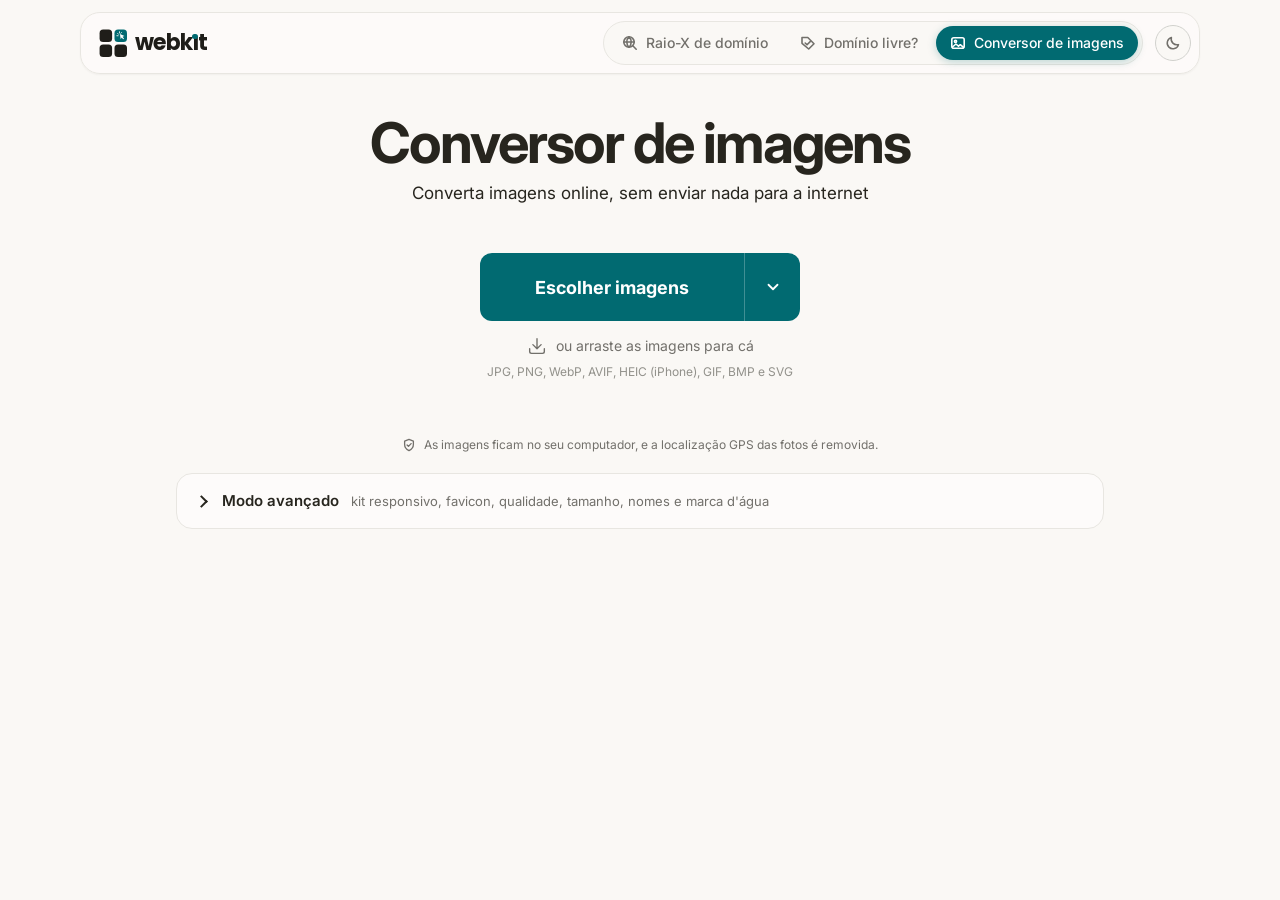
==== commit 2c3dcfcd: "Conversor: modo simples (botão grande, formato e converter por linha) e modo avançado recolhido" ====
--- a/conversor.html
+++ b/conversor.html
@@ -179,6 +179,160 @@
 .cmp-line::after{content:"‹ ›";position:absolute;top:50%;left:50%;transform:translate(-50%,-50%);padding:4px 8px;border-radius:999px;background:#fff;color:#27251e;font:500 12px/1 var(--font);white-space:nowrap}
 .cmp-tag{position:absolute;top:8px;padding:2px 8px;border-radius:999px;background:rgba(20,18,15,.7);color:#fff;font:500 11px/1.6 var(--font);pointer-events:none}
 .cmp-tag.l{left:8px}.cmp-tag.r{right:8px}
+
+/* ===== modo simples: um botão para começar, uma lista com formato e converter; o resto no modo avançado ===== */
+.cv{max-width:960px;grid-template-columns:minmax(0,1fr);gap:20px;padding-top:40px}
+@media (max-width:900px){.cv{padding-bottom:64px}}
+.cv-head{text-align:center;display:grid;justify-items:center;gap:8px}
+.cv-head h1{font-size:clamp(34px,6vw,56px);font-weight:700;letter-spacing:-.035em;line-height:1.05}
+.cv-head p{margin:0;font-size:17px;color:var(--ink)}
+
+.work{position:relative;border-radius:var(--r-card);transition:box-shadow .15s}
+.work.over{box-shadow:0 0 0 2px var(--teal),0 0 0 8px color-mix(in srgb, var(--teal) 15%, transparent)}
+
+/* tela inicial */
+.start{display:grid;justify-items:center;gap:14px;padding:28px 0 36px;text-align:center}
+.addbig{position:relative;display:flex;width:min(320px,100%)}
+.addbig button{border:0;background:var(--teal);color:var(--on-teal);cursor:pointer;font:700 18px var(--font);transition:filter .15s}
+.addbig button:hover{filter:brightness(1.08)}
+.addbig-main{flex:1;height:68px;border-radius:12px 0 0 12px;padding:0 20px}
+.addbig-more{width:56px;border-radius:0 12px 12px 0;border-left:1px solid color-mix(in srgb, var(--on-teal) 25%, transparent)!important;display:grid;place-items:center}
+.addbig-more svg{width:18px;height:18px;fill:none;stroke:currentColor;stroke-width:1.6;stroke-linecap:round;stroke-linejoin:round}
+.addmenu{left:0;right:auto;width:100%;text-align:left}
+.drophint{display:flex;align-items:center;gap:8px;margin:0;font-size:14px;color:var(--graphite)}
+.drophint svg{width:22px;height:22px;fill:none;stroke:currentColor;stroke-width:1.5;stroke-linecap:round;stroke-linejoin:round}
+.formats{margin:-8px 0 0;font-size:12px;color:var(--ash)}
+.privacy{justify-content:center;text-align:center}
+
+/* caixa com a lista */
+.box{display:grid;background:var(--paper);border:1px solid var(--hair);border-radius:var(--r-card);box-shadow:var(--shadow);overflow:hidden}
+.listbar{padding:14px 20px 4px;gap:4px 16px}
+.listbar .count{font-size:14px;color:var(--graphite);font-weight:500}
+.linkbtn{border:0;background:none;padding:4px 0;color:var(--graphite);font:400 13px var(--font);cursor:pointer;text-decoration:underline;text-underline-offset:3px;text-decoration-color:var(--mist)}
+.linkbtn:hover{color:var(--ink)}
+.linkbtn:disabled{opacity:.5;cursor:default}
+.list{gap:0;padding:4px 20px 8px}
+.it{grid-template-columns:auto 44px minmax(0,1fr) auto;gap:14px;padding:14px 0;background:none;box-shadow:none;border:0;border-radius:0;border-bottom:1px solid var(--hair)}
+.it:last-child{border-bottom:0}
+.it.error{border-color:var(--hair)}
+.thumbbox{width:44px;height:44px;border-radius:8px}
+.it-name .from{font-size:15px;color:var(--ink)}
+.it-meta{font-size:13px}
+.it-meta .res{font-weight:600}
+.pill{display:inline-flex;align-items:center;height:20px;padding:0 8px;border-radius:999px;font:600 11px var(--font)}
+.pill.ok{background:color-mix(in srgb, var(--teal) 13%, transparent);color:var(--teal)}
+.pill.warn{background:color-mix(in srgb, var(--ink) 9%, transparent);color:var(--ink)}
+.it-act{flex-wrap:nowrap;gap:8px}
+.cv:not(.is-adv) .grip,.cv:not(.is-adv) .adv-only{display:none}
+.cv:not(.is-adv) .it{grid-template-columns:44px minmax(0,1fr) auto}
+
+/* botão de formato e botão de converter em cada linha */
+.fmt-btn{display:inline-flex;align-items:center;justify-content:space-between;gap:10px;height:42px;width:116px;padding:0 12px 0 14px;white-space:nowrap;border:1px solid var(--mist);border-radius:10px;background:var(--paper);color:var(--ink);font:600 14px var(--font);cursor:pointer}
+.fmt-btn:hover,.fmt-btn[aria-expanded="true"]{border-color:var(--graphite)}
+.fmt-btn svg{width:14px;height:14px;fill:none;stroke:var(--graphite);stroke-width:1.6;stroke-linecap:round;stroke-linejoin:round}
+.fmt-btn .to-lbl{font-weight:400;color:var(--graphite);font-size:12px;margin-right:5px}
+.it-go{display:inline-flex;align-items:center;justify-content:center;gap:8px;height:42px;min-width:132px;padding:0 16px;border:1px solid var(--ink);border-radius:10px;background:var(--ink);color:var(--parchment);font:600 14px var(--font);cursor:pointer}
+.it-go:hover{filter:brightness(1.15)}
+.it-go.dl{background:var(--teal);border-color:var(--teal);color:var(--on-teal)}
+.it-go.wait{background:transparent;border-color:var(--mist);color:var(--graphite);cursor:default;filter:none}
+.it-go svg{width:16px;height:16px;fill:none;stroke:currentColor;stroke-width:1.6;stroke-linecap:round;stroke-linejoin:round}
+.spin{width:14px;height:14px;border-radius:50%;border:2px solid var(--mist);border-top-color:var(--teal);animation:cvspin .7s linear infinite}
+@keyframes cvspin{to{transform:rotate(360deg)}}
+.rm-x{display:grid;place-items:center;width:32px;height:32px;border:0;border-radius:8px;background:none;color:var(--ash);cursor:pointer}
+.rm-x:hover{color:var(--ink);background:var(--parchment)}
+.rm-x svg{width:14px;height:14px;fill:none;stroke:currentColor;stroke-width:1.6;stroke-linecap:round}
+
+/* rodapé da caixa */
+.box-foot{display:grid;grid-template-columns:auto minmax(0,1fr) auto;align-items:center;gap:10px 16px;padding:16px 20px;background:var(--parchment);border-top:1px solid var(--hair)}
+.addsm{display:inline-flex;align-items:center;gap:8px;height:46px;padding:0 16px;border:1px solid var(--mist);border-radius:10px;background:var(--paper);color:var(--ink);font:500 15px var(--font);cursor:pointer}
+.addsm:hover{border-color:var(--graphite)}
+.addsm svg{width:18px;height:18px;fill:none;stroke:currentColor;stroke-width:1.5;stroke-linecap:round}
+.foot-info{min-width:0;font-size:13px;color:var(--graphite);line-height:1.4;text-align:right}
+.foot-info b{color:var(--ink);font-weight:600}
+.gobtn{height:48px;min-width:190px;padding:0 24px;font-size:16px;font-weight:600;gap:10px}
+.gobtn[disabled]{opacity:.55}
+.gobtn svg{width:18px;height:18px;fill:none;stroke:currentColor;stroke-width:1.6;stroke-linecap:round;stroke-linejoin:round}
+.box-foot .progress{grid-column:1/-1}
+@media (max-width:640px){
+  .list{padding:4px 14px 8px}
+  .listbar{padding:12px 14px 2px}
+  .cv .it,.cv:not(.is-adv) .it{grid-template-columns:44px minmax(0,1fr) auto;grid-template-areas:"t m x" "a a a";row-gap:10px}
+  .cv .grip{display:none}
+  .thumbbox{grid-area:t}.it-main{grid-area:m}
+  .it-act{grid-area:a;justify-content:stretch}
+  .it-act .fmtwrap{flex:1}.fmt-btn{width:100%}
+  .it-act .it-go{flex:1.4;min-width:0}
+  .it-act .rm-x{position:absolute;right:0;top:12px}
+  .it{position:relative}
+  .it-main{padding-right:30px}
+  .box-foot{grid-template-columns:auto minmax(0,1fr);padding:14px}
+  .foot-info{text-align:right}
+  .gobtn{grid-column:1/-1;width:100%}
+}
+
+/* escolha de formato */
+.fmtpop{position:absolute;z-index:40;width:min(340px,calc(100vw - 32px));padding:14px;background:var(--paper);border:1px solid var(--hair);border-radius:14px;box-shadow:0 16px 40px rgba(20,18,15,.18)}
+:root[data-theme="dark"] .fmtpop{box-shadow:0 16px 40px rgba(0,0,0,.55)}
+.fp-head{display:flex;justify-content:space-between;align-items:center;gap:12px;padding-bottom:12px;margin-bottom:12px;border-bottom:1px solid var(--hair);font-size:14px;color:var(--graphite)}
+.switch{display:inline-flex;align-items:center;gap:8px;font-size:13px;color:var(--ink);cursor:pointer;user-select:none}
+.switch input{position:absolute;opacity:0;pointer-events:none}
+.switch i{position:relative;width:34px;height:20px;border-radius:999px;background:var(--mist);transition:background-color .15s;order:2}
+.switch i::after{content:"";position:absolute;top:2px;left:2px;width:16px;height:16px;border-radius:50%;background:#fff;transition:transform .15s;box-shadow:0 1px 2px rgba(0,0,0,.2)}
+.switch input:checked + i{background:var(--teal)}
+.switch input:checked + i::after{transform:translateX(14px)}
+.switch input:focus-visible + i{outline:2px solid var(--teal);outline-offset:2px}
+.fp-grid{display:grid;grid-template-columns:1fr 1fr;gap:8px}
+.fp-grid button{display:grid;gap:2px;padding:10px 12px;border:1px solid var(--hair);border-radius:10px;background:var(--parchment);color:var(--ink);text-align:left;cursor:pointer;font:inherit}
+.fp-grid button b{font-size:15px;font-weight:700}
+.fp-grid button span{font-size:12px;color:var(--graphite)}
+.fp-grid button:hover{border-color:var(--graphite)}
+.fp-grid button[aria-pressed="true"]{border-color:var(--teal);box-shadow:0 0 0 1px var(--teal);background:color-mix(in srgb, var(--teal) 7%, var(--paper))}
+
+/* menus (⋯ e adicionar) */
+.more{position:relative}
+.menu{position:absolute;right:0;top:calc(100% + 6px);z-index:30;min-width:230px;display:grid;padding:6px;background:var(--paper);border:1px solid var(--hair);border-radius:12px;box-shadow:0 12px 32px rgba(20,18,15,.14)}
+:root[data-theme="dark"] .menu{box-shadow:0 12px 32px rgba(0,0,0,.5)}
+.menu button{display:flex;align-items:center;gap:10px;width:100%;padding:9px 10px;border:0;border-radius:8px;background:transparent;color:var(--ink);font:400 14px var(--font);text-align:left;cursor:pointer}
+.menu button:hover,.menu button:focus-visible{background:var(--parchment)}
+.menu button svg{width:16px;height:16px;flex:none;fill:none;stroke:var(--graphite);stroke-width:1.5;stroke-linecap:round;stroke-linejoin:round}
+.menu hr{border:0;border-top:1px solid var(--hair);margin:4px 2px}
+.menu .kbd{margin-left:2px}
+
+/* modo avançado */
+.adv{border:1px solid var(--hair);border-radius:var(--r-card);background:var(--paper)}
+.adv > summary{cursor:pointer;list-style:none;display:flex;align-items:center;gap:6px 12px;flex-wrap:wrap;padding:16px 20px}
+.adv > summary::-webkit-details-marker{display:none}
+.adv > summary::before{content:"";width:7px;height:7px;border-right:2px solid currentColor;border-bottom:2px solid currentColor;transform:rotate(-45deg);transition:transform .2s;margin-right:4px}
+.adv[open] > summary::before{transform:rotate(45deg)}
+.adv-t{font-size:15px;font-weight:600}
+.adv-s{font-size:13px;color:var(--graphite)}
+.adv-in{display:grid;gap:18px;padding:4px 20px 22px;border-top:1px solid var(--hair);padding-top:18px}
+.adv-lbl{font-size:13px;font-weight:600;color:var(--graphite);margin-bottom:8px}
+.goals{display:grid;grid-template-columns:repeat(3,minmax(0,1fr));gap:10px}
+@media (max-width:720px){.goals{grid-template-columns:minmax(0,1fr)}}
+.goal{display:grid;grid-template-columns:auto minmax(0,1fr);column-gap:12px;row-gap:2px;align-items:center;text-align:left;padding:12px 14px;border:1.5px solid var(--hair);border-radius:12px;background:var(--parchment);color:var(--ink);cursor:pointer;font:inherit}
+.goal svg{grid-row:1/3;width:26px;height:26px;fill:none;stroke:var(--graphite);stroke-width:1.5;stroke-linecap:round;stroke-linejoin:round}
+.goal b{font-size:14px;font-weight:700}
+.goal span{font-size:12px;color:var(--graphite);line-height:1.4}
+.goal:hover{border-color:var(--mist)}
+.goal[aria-pressed="true"]{border-color:var(--teal);box-shadow:0 0 0 1px var(--teal);background:color-mix(in srgb, var(--teal) 7%, var(--paper))}
+.goal[aria-pressed="true"] svg{stroke:var(--teal)}
+.presets{display:flex;flex-wrap:wrap;gap:8px}
+.preset{display:grid;gap:1px;padding:8px 12px;border:1px solid var(--mist);border-radius:10px;background:transparent;color:var(--ink);text-align:left;cursor:pointer;font:inherit}
+.preset b{font-size:13px;font-weight:600}
+.preset span{font-size:12px;color:var(--graphite)}
+.preset:hover{border-color:var(--graphite)}
+.preset[aria-pressed="true"]{background:var(--ink);border-color:var(--ink);color:var(--parchment)}
+.preset[aria-pressed="true"] span{color:var(--parchment);opacity:.75}
+.preset .rec{display:none}
+.recap{display:flex;flex-wrap:wrap;align-items:center;gap:6px 10px;padding:12px 14px;border-radius:12px;background:var(--parchment);border:1px solid var(--hair);font-size:14px}
+.recap .lbl{color:var(--graphite)}
+.recap b{font-weight:600}
+.adv-body{display:grid;grid-template-columns:repeat(2,minmax(0,1fr));gap:0 28px}
+@media (max-width:720px){.adv-body{grid-template-columns:minmax(0,1fr)}}
+.adv-body > .fld,.adv-body > details{min-width:0}
+.adv-body > .wm{grid-column:1/-1}
+.scale{display:flex;justify-content:space-between;font-size:12px;color:var(--ash);margin-top:-4px}
 </style>
 </head>
 <body>
@@ -198,191 +352,231 @@
 </header>
 
 <main class="cv">
-  <section class="cv-main">
-    <div class="cv-head">
-      <h1>Conversor de imagens</h1>
-      <p id="mode-desc">Converta, reduza o peso e padronize tamanhos e nomes. As imagens não saem do seu computador.</p>
+  <div class="cv-head" data-reveal>
+    <h1>Conversor de imagens</h1>
+    <p>Converta imagens online, sem enviar nada para a internet</p>
+  </div>
+
+  <div class="work" id="drop">
+    <!-- tela inicial -->
+    <div class="start" id="start">
+      <div class="addbig">
+        <button class="addbig-main" id="add" type="button">Escolher imagens</button>
+        <button class="addbig-more" id="add-more" type="button" aria-haspopup="menu" aria-expanded="false" aria-label="Outras formas de adicionar"><svg viewBox="0 0 16 16" aria-hidden="true"><path d="M4 6l4 4 4-4"/></svg></button>
+        <div class="menu addmenu" id="add-menu" role="menu" hidden>
+          <button type="button" role="menuitem" data-add="file"><svg viewBox="0 0 16 16" aria-hidden="true"><path d="M2 4.5A1.5 1.5 0 0 1 3.5 3h3l1.5 1.5h4.5A1.5 1.5 0 0 1 14 6v5.5a1.5 1.5 0 0 1-1.5 1.5h-9A1.5 1.5 0 0 1 2 11.5z"/></svg>Do computador</button>
+          <button type="button" role="menuitem" data-add="paste"><svg viewBox="0 0 16 16" aria-hidden="true"><rect x="3.5" y="2.5" width="9" height="11.5" rx="1.5"/><path d="M6 2.5h4v2H6z"/></svg>Colar imagem copiada <span class="kbd">Ctrl</span>+<span class="kbd">V</span></button>
+        </div>
+      </div>
+      <p class="drophint"><svg viewBox="0 0 24 24" aria-hidden="true"><path d="M12 4v11M7.5 10.5 12 15l4.5-4.5"/><path d="M4 15v3a2 2 0 0 0 2 2h12a2 2 0 0 0 2-2v-3"/></svg>ou arraste as imagens para cá</p>
+      <p class="formats">JPG, PNG, WebP, AVIF, HEIC (iPhone), GIF, BMP e SVG</p>
+      <input type="file" id="file" accept="image/*,.heic,.heif,.avif,.svg" multiple tabindex="-1" hidden>
     </div>
 
-    <div class="drop" id="drop" role="button" tabindex="0" aria-label="Adicionar imagens">
-      <svg viewBox="0 0 24 24" aria-hidden="true"><path d="M12 16V4M7 9l5-5 5 5"/><path d="M4 15v3a2 2 0 0 0 2 2h12a2 2 0 0 0 2-2v-3"/></svg>
-      <b id="drop-title">Arraste as imagens aqui</b>
-      <span class="small muted">ou clique para escolher. Também dá para colar com <span class="kbd">Ctrl</span> + <span class="kbd">V</span>. Aceita JPG, PNG, WebP, AVIF, HEIC (iPhone), GIF, BMP e SVG.</span>
-      <span class="btn">Escolher imagens</span>
-      <input type="file" id="file" accept="image/*,.heic,.heif,.avif,.svg" multiple tabindex="-1">
-    </div>
-    <div class="privacy"><svg viewBox="0 0 16 16" aria-hidden="true"><path d="M8 1.5l5 2v4c0 3.2-2.2 5.6-5 7-2.8-1.4-5-3.8-5-7v-4z"/><path d="M5.8 8l1.6 1.6 3-3.2"/></svg><span>Os arquivos convertidos saem sem metadados: localização GPS, modelo da câmera e data da foto não vão junto.</span></div>
-
-    <div class="listbar" id="listbar" hidden>
-      <span class="count" id="count"></span>
-      <button class="ghost" id="sort" type="button">Ordenar por nome</button>
-      <button class="ghost" id="clear" type="button">Limpar tudo</button>
-    </div>
-    <ul class="list" id="list" aria-label="Imagens"></ul>
-    <section class="extra" id="extra" aria-live="polite"></section>
-  </section>
-
-  <aside class="side" aria-label="Configurações">
-    <div class="side-h"><h2>Configurações</h2></div>
-
-    <div class="profiles">
-      <select class="sel" id="profile" aria-label="Perfil salvo"></select>
-      <button class="icon-btn" id="prof-save" type="button" title="Salvar configurações como perfil" aria-label="Salvar perfil"><svg viewBox="0 0 16 16"><path d="M3 2h8l2 2v10H3z"/><path d="M5 2v4h5V2M5 14v-4h6v4"/></svg></button>
-      <button class="icon-btn" id="prof-del" type="button" title="Excluir perfil" aria-label="Excluir perfil"><svg viewBox="0 0 16 16"><path d="M3 4h10M6 4V2.5h4V4M4.5 4l.7 9.5h5.6l.7-9.5"/></svg></button>
-    </div>
-    <div class="saveprof" id="saveprof" hidden>
-      <input class="inp sm" id="prof-name" placeholder="Nome do perfil, ex.: Blog cliente X" maxlength="40">
-      <button class="ghost" id="prof-ok" type="button">Salvar</button>
-    </div>
-
-    <div class="seg mode" id="mode" role="group" aria-label="O que fazer">
-      <button type="button" data-v="convert">Converter</button>
-      <button type="button" data-v="kit">Kit responsivo</button>
-      <button type="button" data-v="favicon">Favicon</button>
-    </div>
-
-    <!-- converter -->
-    <div class="fld m-convert">
-      <div class="fld-h"><span class="t">Formato final</span></div>
-      <div class="seg" id="fmt" role="group" aria-label="Formato final">
-        <button type="button" data-v="webp">WebP</button>
-        <button type="button" data-v="avif">AVIF</button>
-        <button type="button" data-v="jpeg">JPG</button>
-        <button type="button" data-v="png">PNG</button>
+    <!-- lista de imagens -->
+    <section class="box" id="box" hidden aria-label="Imagens">
+      <div class="listbar" id="listbar">
+        <span class="count" id="count"></span>
+        <button class="linkbtn adv-only" id="sort" type="button">Ordenar por nome</button>
+        <button class="linkbtn" id="clear" type="button">Limpar tudo</button>
       </div>
-      <div class="hint" id="fmt-hint"></div>
-    </div>
-
-    <!-- kit -->
-    <div class="fld m-kit">
-      <div class="fld-h"><span class="t">Formatos do kit</span></div>
-      <div class="chips" id="kit-fmts">
-        <label><input type="checkbox" value="avif"><span>AVIF</span></label>
-        <label><input type="checkbox" value="webp"><span>WebP</span></label>
-        <label><input type="checkbox" value="jpeg"><span>JPG (reserva)</span></label>
+      <ul class="list" id="list"></ul>
+      <section class="extra" id="extra" aria-live="polite"></section>
+      <div class="box-foot">
+        <button class="addsm" id="add2" type="button"><svg viewBox="0 0 16 16" aria-hidden="true"><circle cx="8" cy="8" r="6.5"/><path d="M8 5v6M5 8h6"/></svg>Adicionar</button>
+        <div class="foot-info" id="dock-info" aria-live="polite"></div>
+        <button class="btn teal gobtn" id="download" type="button">Converter tudo</button>
+        <div class="progress" id="progress" hidden><span></span></div>
       </div>
-      <div class="hint">O navegador usa o primeiro que suportar: AVIF, depois WebP, depois JPG.</div>
-      <div class="fld-h"><span class="t">Larguras (px)</span></div>
-      <div class="chips" id="kit-widths"></div>
-      <div class="hint">Larguras maiores que a foto original são puladas.</div>
-      <div class="row2">
-        <label>Pasta no site<input class="inp" id="kit-path" placeholder="img/" spellcheck="false" autocapitalize="off"></label>
-        <label>Atributo sizes<input class="inp" id="kit-sizes" placeholder="100vw" spellcheck="false" autocapitalize="off"></label>
+    </section>
+  </div>
+
+  <div class="privacy"><svg viewBox="0 0 16 16" aria-hidden="true"><path d="M8 1.5l5 2v4c0 3.2-2.2 5.6-5 7-2.8-1.4-5-3.8-5-7v-4z"/><path d="M5.8 8l1.6 1.6 3-3.2"/></svg><span>As imagens ficam no seu computador, e a localização GPS das fotos é removida.</span></div>
+
+  <!-- modo avançado -->
+  <details class="adv" id="adv">
+    <summary><span class="adv-t">Modo avançado</span><span class="adv-s">kit responsivo, favicon, qualidade, tamanho, nomes e marca d'água</span></summary>
+    <div class="adv-in">
+      <div class="adv-block">
+        <div class="adv-lbl">O que fazer</div>
+        <div class="goals" id="mode" role="group" aria-label="O que fazer">
+          <button type="button" class="goal" data-v="convert">
+            <svg viewBox="0 0 24 24" aria-hidden="true"><rect x="3" y="4" width="18" height="16" rx="3"/><circle cx="8.5" cy="9.5" r="1.8"/><path d="M4 17l5-4.5 4 3.5 3-2.5 4 3.5"/></svg>
+            <b>Converter</b><span>Troca o formato e diminui o peso</span>
+          </button>
+          <button type="button" class="goal" data-v="kit">
+            <svg viewBox="0 0 24 24" aria-hidden="true"><rect x="2.5" y="5" width="12" height="9" rx="2"/><rect x="12" y="9" width="6.5" height="10" rx="1.5"/><rect x="17" y="12" width="4.5" height="7.5" rx="1.2"/></svg>
+            <b>Kit responsivo</b><span>Vários tamanhos + código &lt;picture&gt;</span>
+          </button>
+          <button type="button" class="goal" data-v="favicon">
+            <svg viewBox="0 0 24 24" aria-hidden="true"><rect x="3" y="3" width="18" height="18" rx="5"/><rect x="8" y="8" width="8" height="8" rx="2"/></svg>
+            <b>Favicon</b><span>Ícones do site a partir do logo</span>
+          </button>
+        </div>
       </div>
-      <div class="hint">Em sizes, "100vw" serve para imagem de largura total. Para conteúdo com coluna de 800 px: <span class="mono">(max-width: 800px) 100vw, 800px</span>.</div>
-    </div>
-
-    <div class="fld m-convert m-kit" id="f-quality">
-      <div class="fld-h"><label for="q">Qualidade</label><output id="q-out" for="q"></output></div>
-      <input type="range" id="q" min="40" max="100" step="1">
-      <div class="hint">Entre 75% e 85% a diferença quase não aparece e o arquivo fica bem menor.</div>
-      <div class="row2 m-convert">
-        <label>Peso máximo por imagem (KB)<input class="inp" id="maxkb" type="number" min="5" step="5" placeholder="sem limite" inputmode="numeric"></label>
-        <span class="hint" style="align-self:end">Se passar, a qualidade baixa sozinha até caber.</span>
+      <div class="adv-block m-convert">
+        <div class="adv-lbl">Atalhos prontos</div>
+        <div class="presets" id="presets" role="group" aria-label="Atalhos prontos"></div>
+      </div>
+      <div class="recap" id="recap" aria-live="polite"></div>
+      <div class="adv-body" id="adv-fields">
+
+        <!-- converter -->
+        <div class="fld m-convert">
+          <div class="fld-h"><span class="t">Formato final</span></div>
+          <div class="seg" id="fmt" role="group" aria-label="Formato final">
+            <button type="button" data-v="webp">WebP</button>
+            <button type="button" data-v="avif">AVIF</button>
+            <button type="button" data-v="jpeg">JPG</button>
+            <button type="button" data-v="png">PNG</button>
+          </div>
+          <div class="hint" id="fmt-hint"></div>
+        </div>
+
+        <!-- kit -->
+        <div class="fld m-kit">
+          <div class="fld-h"><span class="t">Formatos</span></div>
+          <div class="chips" id="kit-fmts">
+            <label><input type="checkbox" value="avif"><span>AVIF</span></label>
+            <label><input type="checkbox" value="webp"><span>WebP</span></label>
+            <label><input type="checkbox" value="jpeg"><span>JPG (reserva)</span></label>
+          </div>
+          <div class="hint">O navegador de cada visitante usa o primeiro que ele entende: AVIF, depois WebP, depois JPG.</div>
+          <div class="fld-h"><span class="t">Larguras (px)</span></div>
+          <div class="chips" id="kit-widths"></div>
+          <div class="hint">Larguras maiores que a foto original são puladas.</div>
+          <div class="row2">
+            <label>Pasta das imagens no site<input class="inp" id="kit-path" placeholder="img/" spellcheck="false" autocapitalize="off"></label>
+            <label>Atributo sizes<input class="inp" id="kit-sizes" placeholder="100vw" spellcheck="false" autocapitalize="off"></label>
+          </div>
+          <div class="hint">Em sizes, "100vw" serve para imagem que ocupa a largura toda. Para uma coluna de 800 px: <span class="mono">(max-width: 800px) 100vw, 800px</span>.</div>
+        </div>
+
+        <div class="fld m-convert m-kit" id="f-quality">
+          <div class="fld-h"><label for="q">Qualidade</label><output id="q-out" for="q"></output></div>
+          <input type="range" id="q" min="40" max="100" step="1">
+          <div class="scale"><span>arquivo menor</span><span>imagem mais nítida</span></div>
+          <div class="row2 m-convert">
+            <label>Peso máximo por imagem (KB)<input class="inp" id="maxkb" type="number" min="5" step="5" placeholder="sem limite" inputmode="numeric"></label>
+            <span class="hint" style="align-self:end">Se passar desse peso, a qualidade baixa sozinha até caber.</span>
+          </div>
+        </div>
+
+        <div class="fld m-convert" id="f-png" hidden>
+          <label class="chk"><input type="checkbox" id="optpng"> <span>Otimizar PNG <span class="hint">(bem mais leve, sem perder qualidade)</span></span></label>
+        </div>
+
+        <div class="fld m-convert">
+          <div class="fld-h"><label for="size">Tamanho</label></div>
+          <select class="sel" id="size"></select>
+          <div class="row2" id="custom" hidden>
+            <label>Largura (px)<input class="inp" id="cw" type="number" min="1" placeholder="auto" inputmode="numeric"></label>
+            <label>Altura (px)<input class="inp" id="ch" type="number" min="1" placeholder="auto" inputmode="numeric"></label>
+          </div>
+          <div id="fitbox" hidden>
+            <div class="seg two" id="fit" role="group" aria-label="Como ajustar">
+              <button type="button" data-v="cover">Cortar as sobras</button>
+              <button type="button" data-v="contain">Mostrar a imagem inteira</button>
+            </div>
+          </div>
+          <div class="hint" id="size-hint"></div>
+        </div>
+
+        <div class="fld m-convert" id="f-bg" hidden>
+          <div class="bgrow"><input type="color" id="bg" aria-label="Cor de fundo"><span class="hint" id="bg-hint"></span></div>
+        </div>
+
+        <!-- favicon -->
+        <div class="fld m-favicon">
+          <div class="hint">Usa a <b>primeira imagem da lista</b>. O ideal é um logo quadrado, em PNG com fundo transparente ou SVG.</div>
+          <div class="fld-h"><span class="t">Fundo</span></div>
+          <div class="seg two" id="fav-bg" role="group" aria-label="Fundo do favicon">
+            <button type="button" data-v="transparent">Transparente</button>
+            <button type="button" data-v="color">Cor sólida</button>
+          </div>
+          <div class="bgrow"><input type="color" id="fav-color" aria-label="Cor de fundo do ícone"><span class="hint">Cor de fundo (o ícone do iPhone sempre usa ela)</span></div>
+          <div class="fld-h"><label for="fav-pad">Margem em volta do logo</label><output id="fav-pad-out"></output></div>
+          <input type="range" id="fav-pad" min="0" max="30" step="1">
+          <div class="row2">
+            <label>Nome do site<input class="inp" id="fav-name" placeholder="ex.: Goldline Painting"></label>
+            <label>Cor do tema<span class="bgrow"><input type="color" id="fav-theme" aria-label="Cor do tema"><span class="hint mono" id="fav-theme-out"></span></span></label>
+          </div>
+        </div>
+
+        <!-- nomes -->
+        <div class="fld m-convert m-kit">
+          <div class="fld-h"><span class="t">Nome dos arquivos</span></div>
+          <div class="seg two" id="names" role="group" aria-label="Nome dos arquivos">
+            <button type="button" data-v="prefix">Numerar em ordem</button>
+            <button type="button" data-v="original">Manter o nome original</button>
+          </div>
+          <div class="row2" id="prefixbox">
+            <label>Começo do nome<input class="inp" id="prefix" placeholder="ex.: fachada-" spellcheck="false" autocapitalize="off"></label>
+            <label>Começar no número<input class="inp" id="start" type="number" min="0" inputmode="numeric"></label>
+          </div>
+          <label class="chk" id="cleanbox"><input type="checkbox" id="clean"> <span>Deixar os nomes prontos para web <span class="hint">(sem acentos, espaços e maiúsculas)</span></span></label>
+          <div class="names-preview" id="names-preview"></div>
+        </div>
+
+        <!-- marca d'água -->
+        <details class="wm m-convert m-kit" id="wm-box">
+          <summary>Marca d'água</summary>
+          <div class="wm-body">
+            <label class="chk"><input type="checkbox" id="wm-on"> <span>Colocar marca d'água nas imagens</span></label>
+            <div class="seg two" id="wm-type" role="group" aria-label="Tipo de marca d'água">
+              <button type="button" data-v="text">Texto</button>
+              <button type="button" data-v="logo">Logo</button>
+            </div>
+            <input class="inp" id="wm-text" placeholder="© Nome da empresa" aria-label="Texto da marca d'água">
+            <div id="wm-logo-box" class="bgrow">
+              <button class="ghost" id="wm-logo-btn" type="button">Escolher logo</button>
+              <span class="hint" id="wm-logo-name">nenhum logo escolhido</span>
+              <input type="file" id="wm-logo" accept="image/*,.svg" hidden>
+            </div>
+            <div class="wm-row">
+              <div class="lbl">Posição<div class="posgrid" id="wm-pos" role="group" aria-label="Posição">
+                <button type="button" data-v="tl" aria-label="Topo esquerda"></button><button type="button" data-v="tc" aria-label="Topo centro"></button><button type="button" data-v="tr" aria-label="Topo direita"></button>
+                <button type="button" data-v="ml" aria-label="Meio esquerda"></button><button type="button" data-v="mc" aria-label="Centro"></button><button type="button" data-v="mr" aria-label="Meio direita"></button>
+                <button type="button" data-v="bl" aria-label="Base esquerda"></button><button type="button" data-v="bc" aria-label="Base centro"></button><button type="button" data-v="br" aria-label="Base direita"></button>
+              </div></div>
+              <div style="display:grid;gap:8px">
+                <label class="lbl">Tamanho <output id="wm-size-out"></output><input type="range" id="wm-size" min="5" max="60"></label>
+                <label class="lbl">Transparência <output id="wm-op-out"></output><input type="range" id="wm-op" min="10" max="100"></label>
+                <div class="seg two" id="wm-color" role="group" aria-label="Cor do texto">
+                  <button type="button" data-v="light">Texto claro</button>
+                  <button type="button" data-v="dark">Texto escuro</button>
+                </div>
+              </div>
+            </div>
+          </div>
+        </details>
+
+        <!-- perfis -->
+        <div class="fld">
+          <div class="fld-h"><span class="t">Guardar estes ajustes</span></div>
+          <div class="profiles">
+            <select class="sel" id="profile" aria-label="Ajustes salvos"></select>
+            <button class="icon-btn" id="prof-save" type="button" title="Salvar estes ajustes com um nome" aria-label="Salvar ajustes"><svg viewBox="0 0 16 16"><path d="M3 2h8l2 2v10H3z"/><path d="M5 2v4h5V2M5 14v-4h6v4"/></svg></button>
+            <button class="icon-btn" id="prof-del" type="button" title="Excluir ajustes salvos" aria-label="Excluir ajustes salvos"><svg viewBox="0 0 16 16"><path d="M3 4h10M6 4V2.5h4V4M4.5 4l.7 9.5h5.6l.7-9.5"/></svg></button>
+          </div>
+          <div class="saveprof" id="saveprof" hidden>
+            <input class="inp sm" id="prof-name" placeholder="Nome, ex.: Blog do cliente X" maxlength="40">
+            <button class="ghost" id="prof-ok" type="button">Salvar</button>
+          </div>
+          <div class="hint">Útil quando você sempre usa as mesmas configurações para um cliente.</div>
+        </div>
       </div>
     </div>
-
-    <div class="fld m-convert" id="f-png" hidden>
-      <label class="chk"><input type="checkbox" id="optpng"> <span>Otimizar PNG <span class="hint">(bem mais leve, sem perder qualidade)</span></span></label>
-    </div>
-
-    <div class="fld m-convert">
-      <div class="fld-h"><label for="size">Tamanho</label></div>
-      <select class="sel" id="size"></select>
-      <div class="row2" id="custom" hidden>
-        <label>Largura (px)<input class="inp" id="cw" type="number" min="1" placeholder="auto" inputmode="numeric"></label>
-        <label>Altura (px)<input class="inp" id="ch" type="number" min="1" placeholder="auto" inputmode="numeric"></label>
-      </div>
-      <div id="fitbox" hidden>
-        <div class="seg two" id="fit" role="group" aria-label="Como ajustar">
-          <button type="button" data-v="cover">Recortar para preencher</button>
-          <button type="button" data-v="contain">Encaixar inteira</button>
-        </div>
-      </div>
-      <div class="hint" id="size-hint"></div>
-    </div>
-
-    <div class="fld m-convert" id="f-bg" hidden>
-      <div class="bgrow"><input type="color" id="bg" aria-label="Cor de fundo"><span class="hint" id="bg-hint"></span></div>
-    </div>
-
-    <!-- favicon -->
-    <div class="fld m-favicon">
-      <div class="hint">Usa a <b>primeira imagem da lista</b>. De preferência um logo quadrado, PNG com fundo transparente ou SVG.</div>
-      <div class="fld-h"><span class="t">Fundo</span></div>
-      <div class="seg two" id="fav-bg" role="group" aria-label="Fundo do favicon">
-        <button type="button" data-v="transparent">Transparente</button>
-        <button type="button" data-v="color">Cor sólida</button>
-      </div>
-      <div class="bgrow"><input type="color" id="fav-color" aria-label="Cor de fundo do ícone"><span class="hint">Cor de fundo (o ícone do iPhone sempre usa ela)</span></div>
-      <div class="fld-h"><label for="fav-pad">Margem interna</label><output id="fav-pad-out"></output></div>
-      <input type="range" id="fav-pad" min="0" max="30" step="1">
-      <div class="row2">
-        <label>Nome do site<input class="inp" id="fav-name" placeholder="ex.: Goldline Painting"></label>
-        <label>Cor do tema<span class="bgrow"><input type="color" id="fav-theme" aria-label="Cor do tema"><span class="hint mono" id="fav-theme-out"></span></span></label>
-      </div>
-    </div>
-
-    <!-- marca d'água -->
-    <details class="wm m-convert m-kit" id="wm-box">
-      <summary>Marca d'água</summary>
-      <div class="wm-body">
-        <label class="chk"><input type="checkbox" id="wm-on"> <span>Aplicar marca d'água nas imagens</span></label>
-        <div class="seg two" id="wm-type" role="group" aria-label="Tipo de marca d'água">
-          <button type="button" data-v="text">Texto</button>
-          <button type="button" data-v="logo">Logo</button>
-        </div>
-        <input class="inp" id="wm-text" placeholder="© Nome da empresa" aria-label="Texto da marca d'água">
-        <div id="wm-logo-box" class="bgrow">
-          <button class="ghost" id="wm-logo-btn" type="button">Escolher logo</button>
-          <span class="hint" id="wm-logo-name">nenhum logo escolhido</span>
-          <input type="file" id="wm-logo" accept="image/*,.svg" hidden>
-        </div>
-        <div class="wm-row">
-          <div class="lbl">Posição<div class="posgrid" id="wm-pos" role="group" aria-label="Posição">
-            <button type="button" data-v="tl" aria-label="Topo esquerda"></button><button type="button" data-v="tc" aria-label="Topo centro"></button><button type="button" data-v="tr" aria-label="Topo direita"></button>
-            <button type="button" data-v="ml" aria-label="Meio esquerda"></button><button type="button" data-v="mc" aria-label="Centro"></button><button type="button" data-v="mr" aria-label="Meio direita"></button>
-            <button type="button" data-v="bl" aria-label="Base esquerda"></button><button type="button" data-v="bc" aria-label="Base centro"></button><button type="button" data-v="br" aria-label="Base direita"></button>
-          </div></div>
-          <div style="display:grid;gap:8px">
-            <label class="lbl">Tamanho <output id="wm-size-out"></output><input type="range" id="wm-size" min="5" max="60"></label>
-            <label class="lbl">Opacidade <output id="wm-op-out"></output><input type="range" id="wm-op" min="10" max="100"></label>
-            <div class="seg two" id="wm-color" role="group" aria-label="Cor do texto">
-              <button type="button" data-v="light">Texto claro</button>
-              <button type="button" data-v="dark">Texto escuro</button>
-            </div>
-          </div>
-        </div>
-      </div>
-    </details>
-
-    <div class="fld m-convert m-kit">
-      <div class="fld-h"><span class="t">Nome dos arquivos</span></div>
-      <div class="seg two" id="names" role="group" aria-label="Nome dos arquivos">
-        <button type="button" data-v="prefix">Numerar em ordem</button>
-        <button type="button" data-v="original">Manter o original</button>
-      </div>
-      <div class="row2" id="prefixbox">
-        <label>Prefixo<input class="inp" id="prefix" placeholder="ex.: fachada-" spellcheck="false" autocapitalize="off"></label>
-        <label>Começar em<input class="inp" id="start" type="number" min="0" inputmode="numeric"></label>
-      </div>
-      <label class="chk" id="cleanbox"><input type="checkbox" id="clean"> <span>Limpar nomes para web <span class="hint">(sem acentos, espaços e maiúsculas)</span></span></label>
-      <div class="names-preview" id="names-preview"></div>
-    </div>
-
-    <div class="actions">
-      <div class="total" id="total" hidden></div>
-      <div class="progress" id="progress" hidden><span></span></div>
-      <button class="btn" id="convert" type="button" disabled>Converter</button>
-      <button class="btn teal" id="download" type="button" hidden>Baixar tudo</button>
-    </div>
-  </aside>
+  </details>
 </main>
 
-<div class="mbar" id="mbar" hidden>
-  <div class="mbar-info" id="mbar-info"></div>
-  <button class="btn" id="m-convert" type="button">Converter</button>
-  <button class="btn teal" id="m-download" type="button" hidden>Baixar</button>
+<!-- escolha de formato (uma só, posicionada junto do botão clicado) -->
+<div class="fmtpop" id="fmtpop" role="dialog" aria-label="Formato de saída" hidden>
+  <div class="fp-head">
+    <span>Converter para</span>
+    <label class="switch"><input type="checkbox" id="fp-all" checked><i aria-hidden="true"></i>Aplicar a todas</label>
+  </div>
+  <div class="fp-grid" id="fp-grid"></div>
 </div>
 
 <dialog id="dlg" aria-labelledby="dlg-title">
@@ -416,7 +610,7 @@
 </dialog>
 <div class="toast" id="toast" role="status"></div>
 
-<script src="assets/conversor.js"></script>
+<script src="assets/conversor.js?v=4"></script>
 <script src="assets/site.js"></script>
 </body>
 </html>
--- a/assets/base.css
+++ b/assets/base.css
@@ -68,6 +68,8 @@
 .topnav{padding:4px;background:var(--parchment);border:1px solid var(--hair);border-radius:var(--r-pill)}
 .topnav a{gap:8px;height:34px;padding:0 14px;font-weight:500;transition:background-color .2s,color .2s}
 .topnav a .nav-long{margin-left:calc(-8px + .28em)}
+/* com 3 ferramentas, os nomes longos só cabem em telas largas */
+@media (max-width:1060px){.topnav a .nav-long{display:none}}
 .topnav a svg{width:16px;height:16px;flex:none;fill:none;stroke:currentColor;stroke-width:1.6;stroke-linecap:round;stroke-linejoin:round}
 .topnav a:hover{background:var(--paper)}
 .topnav a[aria-current="page"]{box-shadow:0 2px 8px rgba(1,106,113,.25)}
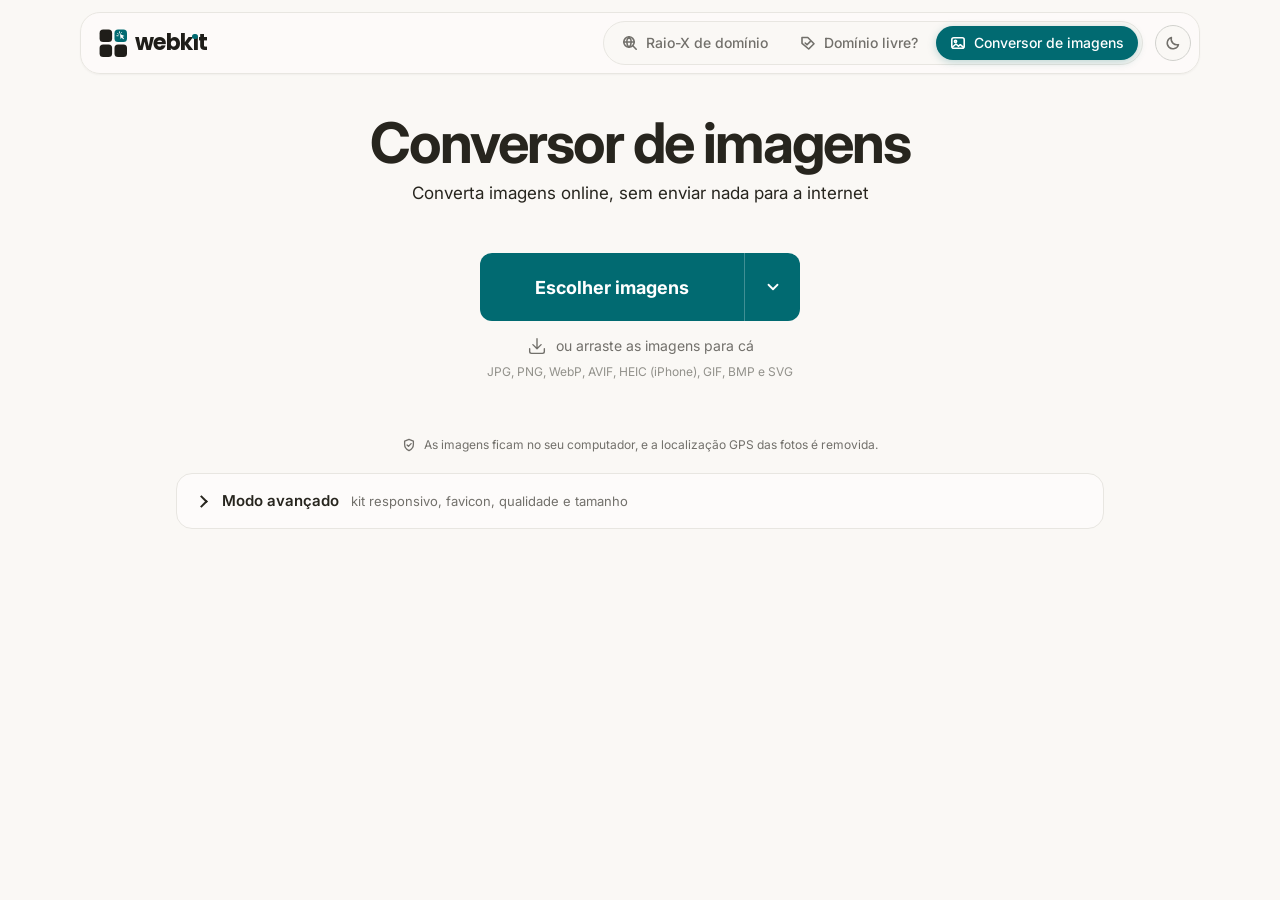
==== commit 7cd8b416: "Conversor: modo avançado enxuto, popup de nomes na conversão e efeito gelatinoso em popups e avisos" ====
--- a/conversor.html
+++ b/conversor.html
@@ -17,7 +17,7 @@
 <link rel="icon" href="data:image/svg+xml,%3Csvg xmlns='http://www.w3.org/2000/svg' viewBox='0 0 28 28' fill='none' stroke-width='2.4' stroke-linecap='round' stroke-linejoin='round'%3E%3Crect x='3' y='5' width='15' height='13' rx='2.5' stroke='%2327251e'/%3E%3Crect x='12' y='12' width='13' height='11' rx='2.5' fill='%23fff' stroke='%23016a71'/%3E%3Cpath d='M15.5 17.5h6M19 15l2.5 2.5L19 20' stroke='%23016a71'/%3E%3C/svg%3E">
 <link href="https://fonts.googleapis.com/css2?family=Poppins:wght@700&text=raio-xwebk%C4%B1t&display=swap" rel="stylesheet">
 <link rel="stylesheet" href="assets/base.css">
-<link rel="stylesheet" href="assets/motion.css">
+<link rel="stylesheet" href="assets/motion.css?v=2">
 <style>
 /* Layout: área de trabalho à esquerda (soltar imagens, lista, resultados extras), painel de configurações fixo à direita;
    no celular empilha e ganha uma barra de ação fixa no rodapé */
@@ -298,7 +298,7 @@
 .menu hr{border:0;border-top:1px solid var(--hair);margin:4px 2px}
 .menu .kbd{margin-left:2px}
 
-/* modo avançado */
+/* modo avançado: uma coluna curta, só o que muda o resultado */
 .adv{border:1px solid var(--hair);border-radius:var(--r-card);background:var(--paper)}
 .adv > summary{cursor:pointer;list-style:none;display:flex;align-items:center;gap:6px 12px;flex-wrap:wrap;padding:16px 20px}
 .adv > summary::-webkit-details-marker{display:none}
@@ -306,33 +306,43 @@
 .adv[open] > summary::before{transform:rotate(45deg)}
 .adv-t{font-size:15px;font-weight:600}
 .adv-s{font-size:13px;color:var(--graphite)}
-.adv-in{display:grid;gap:18px;padding:4px 20px 22px;border-top:1px solid var(--hair);padding-top:18px}
-.adv-lbl{font-size:13px;font-weight:600;color:var(--graphite);margin-bottom:8px}
-.goals{display:grid;grid-template-columns:repeat(3,minmax(0,1fr));gap:10px}
-@media (max-width:720px){.goals{grid-template-columns:minmax(0,1fr)}}
-.goal{display:grid;grid-template-columns:auto minmax(0,1fr);column-gap:12px;row-gap:2px;align-items:center;text-align:left;padding:12px 14px;border:1.5px solid var(--hair);border-radius:12px;background:var(--parchment);color:var(--ink);cursor:pointer;font:inherit}
-.goal svg{grid-row:1/3;width:26px;height:26px;fill:none;stroke:var(--graphite);stroke-width:1.5;stroke-linecap:round;stroke-linejoin:round}
-.goal b{font-size:14px;font-weight:700}
-.goal span{font-size:12px;color:var(--graphite);line-height:1.4}
-.goal:hover{border-color:var(--mist)}
-.goal[aria-pressed="true"]{border-color:var(--teal);box-shadow:0 0 0 1px var(--teal);background:color-mix(in srgb, var(--teal) 7%, var(--paper))}
-.goal[aria-pressed="true"] svg{stroke:var(--teal)}
-.presets{display:flex;flex-wrap:wrap;gap:8px}
-.preset{display:grid;gap:1px;padding:8px 12px;border:1px solid var(--mist);border-radius:10px;background:transparent;color:var(--ink);text-align:left;cursor:pointer;font:inherit}
-.preset b{font-size:13px;font-weight:600}
-.preset span{font-size:12px;color:var(--graphite)}
-.preset:hover{border-color:var(--graphite)}
-.preset[aria-pressed="true"]{background:var(--ink);border-color:var(--ink);color:var(--parchment)}
-.preset[aria-pressed="true"] span{color:var(--parchment);opacity:.75}
-.preset .rec{display:none}
-.recap{display:flex;flex-wrap:wrap;align-items:center;gap:6px 10px;padding:12px 14px;border-radius:12px;background:var(--parchment);border:1px solid var(--hair);font-size:14px}
-.recap .lbl{color:var(--graphite)}
-.recap b{font-weight:600}
-.adv-body{display:grid;grid-template-columns:repeat(2,minmax(0,1fr));gap:0 28px}
-@media (max-width:720px){.adv-body{grid-template-columns:minmax(0,1fr)}}
-.adv-body > .fld,.adv-body > details{min-width:0}
-.adv-body > .wm{grid-column:1/-1}
+.adv-in{display:grid;gap:0;max-width:560px;padding:18px 20px 20px;border-top:1px solid var(--hair)}
+.seg.mode3 button{min-height:38px;font-weight:500}
+.mode-hint{margin:10px 0 4px}
+.arow{display:grid;gap:8px;padding:16px 0;border-top:1px solid var(--hair)}
+.mode-hint + .arow{border-top:0}
+.arow-h{display:flex;justify-content:space-between;align-items:baseline;gap:8px}
+.arow-h label,.arow-h .t{font-size:14px;font-weight:500}
+.arow-h output{font:500 14px var(--mono)}
 .scale{display:flex;justify-content:space-between;font-size:12px;color:var(--ash);margin-top:-4px}
+.unit{position:relative;max-width:220px}
+.unit .inp{padding-right:44px}
+.unit span{position:absolute;right:12px;top:50%;transform:translateY(-50%);font-size:13px;color:var(--graphite);pointer-events:none}
+.arow .bgrow .seg{flex:1}
+.wm-body{margin-top:4px}
+
+/* popup dos nomes */
+.namedlg{width:min(520px,calc(100vw - 32px))}
+.nd{gap:16px;padding:22px}
+.nd-h{display:grid;gap:4px}
+.nd-h b{font-size:19px;font-weight:700;letter-spacing:-.01em}
+.nd-opts{display:grid;grid-template-columns:1fr 1fr;gap:10px}
+@media (max-width:480px){.nd-opts{grid-template-columns:1fr}}
+.nd-opt{position:relative;cursor:pointer}
+.nd-opt input{position:absolute;opacity:0;pointer-events:none}
+.nd-card{display:grid;gap:4px;height:100%;padding:14px;border:1.5px solid var(--hair);border-radius:14px;background:var(--parchment);transition:border-color .15s,background-color .15s,transform .15s}
+.nd-card b{font-size:15px}
+.nd-card > span{font-size:13px;color:var(--graphite);line-height:1.45}
+.nd-card code{margin-top:6px;font:12px/1.5 var(--mono);color:var(--ink);overflow-wrap:anywhere;white-space:pre-line}
+.menu.gel{--gel-origin:calc(100% - 14px) 0}
+.addmenu.gel{--gel-origin:50% 0}
+.nd-opt:hover .nd-card{border-color:var(--mist)}
+.nd-opt input:checked + .nd-card{border-color:var(--teal);box-shadow:0 0 0 1px var(--teal);background:color-mix(in srgb, var(--teal) 7%, var(--paper))}
+.nd-opt input:focus-visible + .nd-card{outline:2px solid var(--teal);outline-offset:2px}
+.nd-opt input:checked + .nd-card{animation:gel-tap .5s both}
+.nd-pre{display:grid;grid-template-columns:minmax(0,1fr) 110px;gap:10px}
+.nd-pre label{display:grid;gap:4px;font-size:12px;color:var(--graphite)}
+.nd .dlg-f .btn{min-width:130px}
 </style>
 </head>
 <body>
@@ -363,7 +373,7 @@
       <div class="addbig">
         <button class="addbig-main" id="add" type="button">Escolher imagens</button>
         <button class="addbig-more" id="add-more" type="button" aria-haspopup="menu" aria-expanded="false" aria-label="Outras formas de adicionar"><svg viewBox="0 0 16 16" aria-hidden="true"><path d="M4 6l4 4 4-4"/></svg></button>
-        <div class="menu addmenu" id="add-menu" role="menu" hidden>
+        <div class="menu addmenu gel" id="add-menu" role="menu" hidden>
           <button type="button" role="menuitem" data-add="file"><svg viewBox="0 0 16 16" aria-hidden="true"><path d="M2 4.5A1.5 1.5 0 0 1 3.5 3h3l1.5 1.5h4.5A1.5 1.5 0 0 1 14 6v5.5a1.5 1.5 0 0 1-1.5 1.5h-9A1.5 1.5 0 0 1 2 11.5z"/></svg>Do computador</button>
           <button type="button" role="menuitem" data-add="paste"><svg viewBox="0 0 16 16" aria-hidden="true"><rect x="3.5" y="2.5" width="9" height="11.5" rx="1.5"/><path d="M6 2.5h4v2H6z"/></svg>Colar imagem copiada <span class="kbd">Ctrl</span>+<span class="kbd">V</span></button>
         </div>
@@ -377,6 +387,7 @@
     <section class="box" id="box" hidden aria-label="Imagens">
       <div class="listbar" id="listbar">
         <span class="count" id="count"></span>
+        <button class="linkbtn" id="names-link" type="button"></button>
         <button class="linkbtn adv-only" id="sort" type="button">Ordenar por nome</button>
         <button class="linkbtn" id="clear" type="button">Limpar tudo</button>
       </div>
@@ -395,175 +406,107 @@
 
   <!-- modo avançado -->
   <details class="adv" id="adv">
-    <summary><span class="adv-t">Modo avançado</span><span class="adv-s">kit responsivo, favicon, qualidade, tamanho, nomes e marca d'água</span></summary>
+    <summary><span class="adv-t">Modo avançado</span><span class="adv-s">kit responsivo, favicon, qualidade e tamanho</span></summary>
     <div class="adv-in">
-      <div class="adv-block">
-        <div class="adv-lbl">O que fazer</div>
-        <div class="goals" id="mode" role="group" aria-label="O que fazer">
-          <button type="button" class="goal" data-v="convert">
-            <svg viewBox="0 0 24 24" aria-hidden="true"><rect x="3" y="4" width="18" height="16" rx="3"/><circle cx="8.5" cy="9.5" r="1.8"/><path d="M4 17l5-4.5 4 3.5 3-2.5 4 3.5"/></svg>
-            <b>Converter</b><span>Troca o formato e diminui o peso</span>
-          </button>
-          <button type="button" class="goal" data-v="kit">
-            <svg viewBox="0 0 24 24" aria-hidden="true"><rect x="2.5" y="5" width="12" height="9" rx="2"/><rect x="12" y="9" width="6.5" height="10" rx="1.5"/><rect x="17" y="12" width="4.5" height="7.5" rx="1.2"/></svg>
-            <b>Kit responsivo</b><span>Vários tamanhos + código &lt;picture&gt;</span>
-          </button>
-          <button type="button" class="goal" data-v="favicon">
-            <svg viewBox="0 0 24 24" aria-hidden="true"><rect x="3" y="3" width="18" height="18" rx="5"/><rect x="8" y="8" width="8" height="8" rx="2"/></svg>
-            <b>Favicon</b><span>Ícones do site a partir do logo</span>
-          </button>
+      <div class="seg mode3" id="mode" role="group" aria-label="O que fazer">
+        <button type="button" data-v="convert">Converter</button>
+        <button type="button" data-v="kit">Kit responsivo</button>
+        <button type="button" data-v="favicon">Favicon</button>
+      </div>
+      <p class="hint mode-hint" id="mode-hint"></p>
+
+      <!-- converter e kit -->
+      <div class="arow m-convert m-kit" id="f-quality">
+        <div class="arow-h"><label for="q">Qualidade</label><output id="q-out" for="q"></output></div>
+        <input type="range" id="q" min="40" max="100" step="1">
+        <div class="scale"><span>arquivo menor</span><span>mais nítida</span></div>
+      </div>
+
+      <div class="arow m-convert">
+        <div class="arow-h"><label for="size">Tamanho</label></div>
+        <select class="sel" id="size"></select>
+        <div class="row2" id="custom" hidden>
+          <label>Largura (px)<input class="inp" id="cw" type="number" min="1" placeholder="auto" inputmode="numeric"></label>
+          <label>Altura (px)<input class="inp" id="ch" type="number" min="1" placeholder="auto" inputmode="numeric"></label>
         </div>
-      </div>
-      <div class="adv-block m-convert">
-        <div class="adv-lbl">Atalhos prontos</div>
-        <div class="presets" id="presets" role="group" aria-label="Atalhos prontos"></div>
-      </div>
-      <div class="recap" id="recap" aria-live="polite"></div>
-      <div class="adv-body" id="adv-fields">
-
-        <!-- converter -->
-        <div class="fld m-convert">
-          <div class="fld-h"><span class="t">Formato final</span></div>
-          <div class="seg" id="fmt" role="group" aria-label="Formato final">
-            <button type="button" data-v="webp">WebP</button>
-            <button type="button" data-v="avif">AVIF</button>
-            <button type="button" data-v="jpeg">JPG</button>
-            <button type="button" data-v="png">PNG</button>
-          </div>
-          <div class="hint" id="fmt-hint"></div>
-        </div>
-
-        <!-- kit -->
-        <div class="fld m-kit">
-          <div class="fld-h"><span class="t">Formatos</span></div>
-          <div class="chips" id="kit-fmts">
-            <label><input type="checkbox" value="avif"><span>AVIF</span></label>
-            <label><input type="checkbox" value="webp"><span>WebP</span></label>
-            <label><input type="checkbox" value="jpeg"><span>JPG (reserva)</span></label>
-          </div>
-          <div class="hint">O navegador de cada visitante usa o primeiro que ele entende: AVIF, depois WebP, depois JPG.</div>
-          <div class="fld-h"><span class="t">Larguras (px)</span></div>
-          <div class="chips" id="kit-widths"></div>
-          <div class="hint">Larguras maiores que a foto original são puladas.</div>
-          <div class="row2">
-            <label>Pasta das imagens no site<input class="inp" id="kit-path" placeholder="img/" spellcheck="false" autocapitalize="off"></label>
-            <label>Atributo sizes<input class="inp" id="kit-sizes" placeholder="100vw" spellcheck="false" autocapitalize="off"></label>
-          </div>
-          <div class="hint">Em sizes, "100vw" serve para imagem que ocupa a largura toda. Para uma coluna de 800 px: <span class="mono">(max-width: 800px) 100vw, 800px</span>.</div>
-        </div>
-
-        <div class="fld m-convert m-kit" id="f-quality">
-          <div class="fld-h"><label for="q">Qualidade</label><output id="q-out" for="q"></output></div>
-          <input type="range" id="q" min="40" max="100" step="1">
-          <div class="scale"><span>arquivo menor</span><span>imagem mais nítida</span></div>
-          <div class="row2 m-convert">
-            <label>Peso máximo por imagem (KB)<input class="inp" id="maxkb" type="number" min="5" step="5" placeholder="sem limite" inputmode="numeric"></label>
-            <span class="hint" style="align-self:end">Se passar desse peso, a qualidade baixa sozinha até caber.</span>
+        <div id="fitbox" hidden>
+          <div class="seg two" id="fit" role="group" aria-label="Como ajustar">
+            <button type="button" data-v="cover">Cortar as sobras</button>
+            <button type="button" data-v="contain">Imagem inteira</button>
           </div>
         </div>
-
-        <div class="fld m-convert" id="f-png" hidden>
-          <label class="chk"><input type="checkbox" id="optpng"> <span>Otimizar PNG <span class="hint">(bem mais leve, sem perder qualidade)</span></span></label>
+        <div class="hint" id="size-hint"></div>
+        <div class="bgrow" id="f-bg" hidden><input type="color" id="bg" aria-label="Cor de fundo"><span class="hint" id="bg-hint"></span></div>
+      </div>
+
+      <div class="arow m-convert">
+        <div class="arow-h"><label for="maxkb">Peso máximo por imagem</label></div>
+        <div class="unit"><input class="inp" id="maxkb" type="number" min="5" step="5" placeholder="sem limite" inputmode="numeric"><span>KB</span></div>
+      </div>
+
+      <!-- kit -->
+      <div class="arow m-kit">
+        <div class="arow-h"><span class="t">Formatos</span></div>
+        <div class="chips" id="kit-fmts">
+          <label><input type="checkbox" value="avif"><span>AVIF</span></label>
+          <label><input type="checkbox" value="webp"><span>WebP</span></label>
+          <label><input type="checkbox" value="jpeg"><span>JPG</span></label>
         </div>
-
-        <div class="fld m-convert">
-          <div class="fld-h"><label for="size">Tamanho</label></div>
-          <select class="sel" id="size"></select>
-          <div class="row2" id="custom" hidden>
-            <label>Largura (px)<input class="inp" id="cw" type="number" min="1" placeholder="auto" inputmode="numeric"></label>
-            <label>Altura (px)<input class="inp" id="ch" type="number" min="1" placeholder="auto" inputmode="numeric"></label>
-          </div>
-          <div id="fitbox" hidden>
-            <div class="seg two" id="fit" role="group" aria-label="Como ajustar">
-              <button type="button" data-v="cover">Cortar as sobras</button>
-              <button type="button" data-v="contain">Mostrar a imagem inteira</button>
-            </div>
-          </div>
-          <div class="hint" id="size-hint"></div>
-        </div>
-
-        <div class="fld m-convert" id="f-bg" hidden>
-          <div class="bgrow"><input type="color" id="bg" aria-label="Cor de fundo"><span class="hint" id="bg-hint"></span></div>
-        </div>
-
-        <!-- favicon -->
-        <div class="fld m-favicon">
-          <div class="hint">Usa a <b>primeira imagem da lista</b>. O ideal é um logo quadrado, em PNG com fundo transparente ou SVG.</div>
-          <div class="fld-h"><span class="t">Fundo</span></div>
+      </div>
+      <div class="arow m-kit">
+        <div class="arow-h"><span class="t">Larguras (px)</span></div>
+        <div class="chips" id="kit-widths"></div>
+      </div>
+
+      <!-- favicon -->
+      <div class="arow m-favicon">
+        <div class="arow-h"><span class="t">Fundo do ícone</span></div>
+        <div class="bgrow">
           <div class="seg two" id="fav-bg" role="group" aria-label="Fundo do favicon">
             <button type="button" data-v="transparent">Transparente</button>
-            <button type="button" data-v="color">Cor sólida</button>
+            <button type="button" data-v="color">Cor</button>
           </div>
-          <div class="bgrow"><input type="color" id="fav-color" aria-label="Cor de fundo do ícone"><span class="hint">Cor de fundo (o ícone do iPhone sempre usa ela)</span></div>
-          <div class="fld-h"><label for="fav-pad">Margem em volta do logo</label><output id="fav-pad-out"></output></div>
-          <input type="range" id="fav-pad" min="0" max="30" step="1">
-          <div class="row2">
-            <label>Nome do site<input class="inp" id="fav-name" placeholder="ex.: Goldline Painting"></label>
-            <label>Cor do tema<span class="bgrow"><input type="color" id="fav-theme" aria-label="Cor do tema"><span class="hint mono" id="fav-theme-out"></span></span></label>
+          <input type="color" id="fav-color" aria-label="Cor de fundo do ícone">
+        </div>
+      </div>
+      <div class="arow m-favicon">
+        <div class="arow-h"><label for="fav-pad">Margem em volta do logo</label><output id="fav-pad-out"></output></div>
+        <input type="range" id="fav-pad" min="0" max="30" step="1">
+      </div>
+      <div class="arow m-favicon">
+        <div class="arow-h"><label for="fav-name">Nome do site</label></div>
+        <input class="inp" id="fav-name" placeholder="ex.: Goldline Painting">
+      </div>
+
+      <!-- marca d'água -->
+      <div class="arow m-convert m-kit">
+        <label class="chk"><input type="checkbox" id="wm-on"> <span>Colocar marca d'água</span></label>
+        <div class="wm-body" id="wm-box" hidden>
+          <div class="seg two" id="wm-type" role="group" aria-label="Tipo de marca d'água">
+            <button type="button" data-v="text">Texto</button>
+            <button type="button" data-v="logo">Logo</button>
           </div>
-        </div>
-
-        <!-- nomes -->
-        <div class="fld m-convert m-kit">
-          <div class="fld-h"><span class="t">Nome dos arquivos</span></div>
-          <div class="seg two" id="names" role="group" aria-label="Nome dos arquivos">
-            <button type="button" data-v="prefix">Numerar em ordem</button>
-            <button type="button" data-v="original">Manter o nome original</button>
+          <input class="inp" id="wm-text" placeholder="© Nome da empresa" aria-label="Texto da marca d'água">
+          <div id="wm-logo-box" class="bgrow">
+            <button class="ghost" id="wm-logo-btn" type="button">Escolher logo</button>
+            <span class="hint" id="wm-logo-name">nenhum logo escolhido</span>
+            <input type="file" id="wm-logo" accept="image/*,.svg" hidden>
           </div>
-          <div class="row2" id="prefixbox">
-            <label>Começo do nome<input class="inp" id="prefix" placeholder="ex.: fachada-" spellcheck="false" autocapitalize="off"></label>
-            <label>Começar no número<input class="inp" id="start" type="number" min="0" inputmode="numeric"></label>
-          </div>
-          <label class="chk" id="cleanbox"><input type="checkbox" id="clean"> <span>Deixar os nomes prontos para web <span class="hint">(sem acentos, espaços e maiúsculas)</span></span></label>
-          <div class="names-preview" id="names-preview"></div>
-        </div>
-
-        <!-- marca d'água -->
-        <details class="wm m-convert m-kit" id="wm-box">
-          <summary>Marca d'água</summary>
-          <div class="wm-body">
-            <label class="chk"><input type="checkbox" id="wm-on"> <span>Colocar marca d'água nas imagens</span></label>
-            <div class="seg two" id="wm-type" role="group" aria-label="Tipo de marca d'água">
-              <button type="button" data-v="text">Texto</button>
-              <button type="button" data-v="logo">Logo</button>
-            </div>
-            <input class="inp" id="wm-text" placeholder="© Nome da empresa" aria-label="Texto da marca d'água">
-            <div id="wm-logo-box" class="bgrow">
-              <button class="ghost" id="wm-logo-btn" type="button">Escolher logo</button>
-              <span class="hint" id="wm-logo-name">nenhum logo escolhido</span>
-              <input type="file" id="wm-logo" accept="image/*,.svg" hidden>
-            </div>
-            <div class="wm-row">
-              <div class="lbl">Posição<div class="posgrid" id="wm-pos" role="group" aria-label="Posição">
-                <button type="button" data-v="tl" aria-label="Topo esquerda"></button><button type="button" data-v="tc" aria-label="Topo centro"></button><button type="button" data-v="tr" aria-label="Topo direita"></button>
-                <button type="button" data-v="ml" aria-label="Meio esquerda"></button><button type="button" data-v="mc" aria-label="Centro"></button><button type="button" data-v="mr" aria-label="Meio direita"></button>
-                <button type="button" data-v="bl" aria-label="Base esquerda"></button><button type="button" data-v="bc" aria-label="Base centro"></button><button type="button" data-v="br" aria-label="Base direita"></button>
-              </div></div>
-              <div style="display:grid;gap:8px">
-                <label class="lbl">Tamanho <output id="wm-size-out"></output><input type="range" id="wm-size" min="5" max="60"></label>
-                <label class="lbl">Transparência <output id="wm-op-out"></output><input type="range" id="wm-op" min="10" max="100"></label>
-                <div class="seg two" id="wm-color" role="group" aria-label="Cor do texto">
-                  <button type="button" data-v="light">Texto claro</button>
-                  <button type="button" data-v="dark">Texto escuro</button>
-                </div>
+          <div class="wm-row">
+            <div class="lbl">Posição<div class="posgrid" id="wm-pos" role="group" aria-label="Posição">
+              <button type="button" data-v="tl" aria-label="Topo esquerda"></button><button type="button" data-v="tc" aria-label="Topo centro"></button><button type="button" data-v="tr" aria-label="Topo direita"></button>
+              <button type="button" data-v="ml" aria-label="Meio esquerda"></button><button type="button" data-v="mc" aria-label="Centro"></button><button type="button" data-v="mr" aria-label="Meio direita"></button>
+              <button type="button" data-v="bl" aria-label="Base esquerda"></button><button type="button" data-v="bc" aria-label="Base centro"></button><button type="button" data-v="br" aria-label="Base direita"></button>
+            </div></div>
+            <div style="display:grid;gap:8px">
+              <label class="lbl">Tamanho <output id="wm-size-out"></output><input type="range" id="wm-size" min="5" max="60"></label>
+              <label class="lbl">Transparência <output id="wm-op-out"></output><input type="range" id="wm-op" min="10" max="100"></label>
+              <div class="seg two" id="wm-color" role="group" aria-label="Cor do texto">
+                <button type="button" data-v="light">Texto claro</button>
+                <button type="button" data-v="dark">Texto escuro</button>
               </div>
             </div>
           </div>
-        </details>
-
-        <!-- perfis -->
-        <div class="fld">
-          <div class="fld-h"><span class="t">Guardar estes ajustes</span></div>
-          <div class="profiles">
-            <select class="sel" id="profile" aria-label="Ajustes salvos"></select>
-            <button class="icon-btn" id="prof-save" type="button" title="Salvar estes ajustes com um nome" aria-label="Salvar ajustes"><svg viewBox="0 0 16 16"><path d="M3 2h8l2 2v10H3z"/><path d="M5 2v4h5V2M5 14v-4h6v4"/></svg></button>
-            <button class="icon-btn" id="prof-del" type="button" title="Excluir ajustes salvos" aria-label="Excluir ajustes salvos"><svg viewBox="0 0 16 16"><path d="M3 4h10M6 4V2.5h4V4M4.5 4l.7 9.5h5.6l.7-9.5"/></svg></button>
-          </div>
-          <div class="saveprof" id="saveprof" hidden>
-            <input class="inp sm" id="prof-name" placeholder="Nome, ex.: Blog do cliente X" maxlength="40">
-            <button class="ghost" id="prof-ok" type="button">Salvar</button>
-          </div>
-          <div class="hint">Útil quando você sempre usa as mesmas configurações para um cliente.</div>
         </div>
       </div>
     </div>
@@ -571,7 +514,7 @@
 </main>
 
 <!-- escolha de formato (uma só, posicionada junto do botão clicado) -->
-<div class="fmtpop" id="fmtpop" role="dialog" aria-label="Formato de saída" hidden>
+<div class="fmtpop gel" id="fmtpop" role="dialog" aria-label="Formato de saída" hidden>
   <div class="fp-head">
     <span>Converter para</span>
     <label class="switch"><input type="checkbox" id="fp-all" checked><i aria-hidden="true"></i>Aplicar a todas</label>
@@ -579,7 +522,7 @@
   <div class="fp-grid" id="fp-grid"></div>
 </div>
 
-<dialog id="dlg" aria-labelledby="dlg-title">
+<dialog id="dlg" class="gel" aria-labelledby="dlg-title">
   <div class="dlg">
     <div class="dlg-h"><b id="dlg-title">Enquadramento</b><span class="small muted">Clique (ou arraste) no que não pode ficar de fora do recorte.</span></div>
     <div class="stage" id="stage"><img id="dlg-img" alt=""><div class="cropbox" id="cropbox"></div><div class="fdot" id="fdot"></div></div>
@@ -591,7 +534,7 @@
   </div>
 </dialog>
 
-<dialog id="cmpdlg" aria-labelledby="cmp-title">
+<dialog id="cmpdlg" class="gel" aria-labelledby="cmp-title">
   <div class="dlg">
     <div class="dlg-h"><b id="cmp-title">Comparar</b><span class="small muted" id="cmp-info"></span></div>
     <div class="cmp fit" id="cmp">
@@ -608,9 +551,35 @@
     </div>
   </div>
 </dialog>
+<!-- nomes dos arquivos: perguntado na primeira conversão -->
+<dialog id="namedlg" class="gel namedlg" aria-labelledby="nd-title">
+  <div class="dlg nd">
+    <div class="nd-h">
+      <b id="nd-title">Como quer os nomes dos arquivos?</b>
+      <span class="hint">Dá para trocar depois em "Nomes", no topo da lista.</span>
+    </div>
+    <div class="nd-opts" role="radiogroup" aria-label="Nomes dos arquivos">
+      <label class="nd-opt"><input type="radio" name="nd" value="original">
+        <span class="nd-card"><b>Manter como está</b><span>Cada imagem fica com o nome que já tem.</span><code id="nd-ex-orig"></code></span>
+      </label>
+      <label class="nd-opt"><input type="radio" name="nd" value="prefix">
+        <span class="nd-card"><b>Padronizar</b><span>Mesmo nome e um número, sem acentos nem espaços.</span><code id="nd-ex-pre"></code></span>
+      </label>
+    </div>
+    <div class="nd-pre" id="nd-prebox" hidden>
+      <label>Nome<input class="inp" id="prefix" placeholder="ex.: fachada" spellcheck="false" autocapitalize="off" maxlength="60"></label>
+      <label>Começar no<input class="inp" id="nd-start" type="number" min="0" inputmode="numeric"></label>
+    </div>
+    <div class="dlg-f">
+      <button class="ghost" id="nd-cancel" type="button">Cancelar</button>
+      <button class="btn teal" id="nd-ok" type="button">Converter</button>
+    </div>
+  </div>
+</dialog>
+
 <div class="toast" id="toast" role="status"></div>
 
-<script src="assets/conversor.js?v=4"></script>
+<script src="assets/conversor.js?v=7"></script>
 <script src="assets/site.js"></script>
 </body>
 </html>
--- a/assets/motion.css
+++ b/assets/motion.css
@@ -21,7 +21,60 @@
 .rv{opacity:0;transform:translateY(20px);transition:opacity .6s ease,transform .75s cubic-bezier(.2,.7,.2,1)}
 .rv.rv-in{opacity:1;transform:none}
 
+/* efeito gelatinoso: popups, menus e avisos entram esticando e balançando até assentar, como gelatina.
+   .gel entra ao aparecer (hidden sai ou dialog abre); .gel-out é a saída (posta pelo script antes de esconder). */
+@keyframes gel-in{
+  0%{opacity:0;transform:scale(.55)}
+  38%{opacity:1;transform:scale(1.08,.92)}
+  56%{transform:scale(.95,1.05)}
+  72%{transform:scale(1.025,.975)}
+  86%{transform:scale(.993,1.007)}
+  100%{opacity:1;transform:none}
+}
+@keyframes gel-out{
+  0%{opacity:1;transform:none}
+  35%{opacity:1;transform:scale(1.05,.95)}
+  100%{opacity:0;transform:scale(.6)}
+}
+@keyframes gel-tap{
+  0%{transform:none}
+  30%{transform:scale(1.04,.96)}
+  55%{transform:scale(.98,1.02)}
+  78%{transform:scale(1.01,.99)}
+  100%{transform:none}
+}
+@keyframes gel-fade{from{opacity:0}to{opacity:1}}
+.gel{transform-origin:var(--gel-origin,50% 50%)}
+.gel:not([hidden]),dialog.gel[open]{animation:gel-in .62s cubic-bezier(.3,.7,.3,1) both}
+dialog.gel[open]::backdrop{animation:gel-fade .25s ease-out both}
+.gel.gel-out,dialog.gel.gel-out{animation:gel-out .24s cubic-bezier(.5,0,.8,.4) both}
+dialog.gel.gel-out::backdrop{animation:gel-fade .24s ease-in reverse both}
+/* aparência de vidro líquido nos popups */
+.gel:not(dialog){background:color-mix(in srgb, var(--paper) 86%, transparent)!important;-webkit-backdrop-filter:blur(18px) saturate(1.6);backdrop-filter:blur(18px) saturate(1.6)}
+
+/* aviso (toast): pílula de vidro que sobe gelatinosa e desce ao sumir */
+@keyframes toast-in{
+  0%{opacity:0;transform:translate(-50%,28px) scale(.55)}
+  38%{opacity:1;transform:translate(-50%,-6px) scale(1.12,.88)}
+  56%{transform:translate(-50%,2px) scale(.94,1.06)}
+  72%{transform:translate(-50%,0) scale(1.03,.97)}
+  86%{transform:translate(-50%,0) scale(.99,1.01)}
+  100%{opacity:1;transform:translate(-50%,0)}
+}
+@keyframes toast-out{
+  0%{opacity:1;transform:translate(-50%,0)}
+  35%{opacity:1;transform:translate(-50%,-3px) scale(1.06,.94)}
+  100%{opacity:0;transform:translate(-50%,20px) scale(.7)}
+}
+body .toast{padding:11px 20px;border-radius:22px;width:max-content;text-align:center;line-height:1.4;background:color-mix(in srgb, var(--ink) 84%, transparent);color:var(--parchment);
+  -webkit-backdrop-filter:blur(16px) saturate(1.8);backdrop-filter:blur(16px) saturate(1.8);
+  border:1px solid color-mix(in srgb, var(--parchment) 14%, transparent);box-shadow:0 12px 32px rgba(20,18,15,.28),inset 0 1px 0 color-mix(in srgb, var(--parchment) 18%, transparent);
+  font-weight:500;max-width:min(520px,calc(100vw - 32px));
+  transition:none;animation:toast-out .3s cubic-bezier(.5,0,.8,.4) both;z-index:60}
+body .toast.show{animation:toast-in .7s cubic-bezier(.3,.7,.3,1) both}
+
 @media (prefers-reduced-motion:reduce){
   html.pl-on::after{animation:pl-failsafe 0s 2.5s forwards}
   .rv{opacity:1;transform:none;transition:none}
+  .gel:not([hidden]),dialog.gel[open],.gel.gel-out,body .toast,body .toast.show,.nd-opt input:checked + .nd-card{animation-duration:.01s}
 }
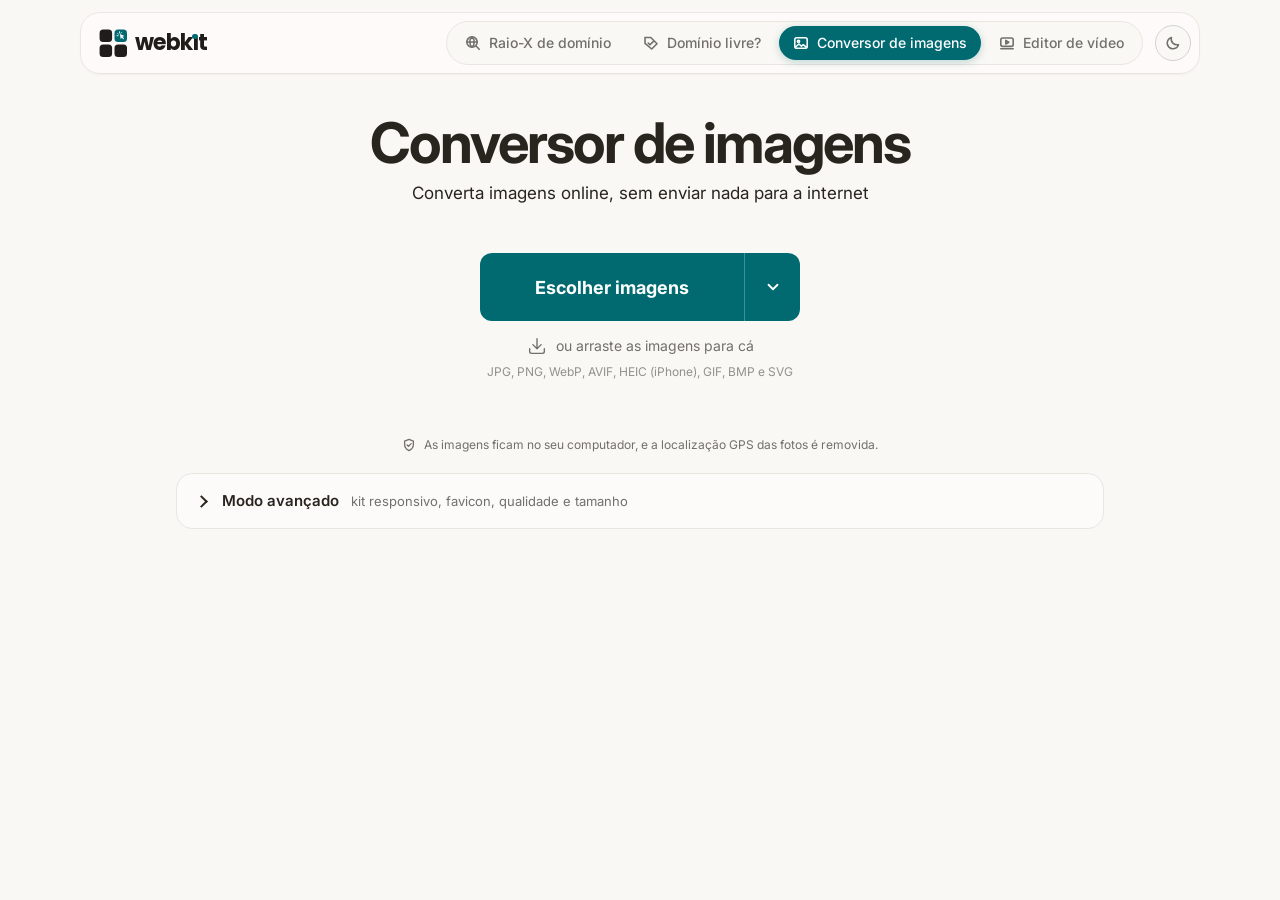
==== commit 15d19832: "Editor de vídeo: timeline, arquivos, preview, cortar/juntar e exportar MP4; menu e home com a nova f" ====
--- a/conversor.html
+++ b/conversor.html
@@ -16,7 +16,7 @@
 <link href="https://fonts.googleapis.com/css2?family=Inter:wght@400;500&family=JetBrains+Mono:wght@400;500&display=swap" rel="stylesheet">
 <link rel="icon" href="data:image/svg+xml,%3Csvg xmlns='http://www.w3.org/2000/svg' viewBox='0 0 28 28' fill='none' stroke-width='2.4' stroke-linecap='round' stroke-linejoin='round'%3E%3Crect x='3' y='5' width='15' height='13' rx='2.5' stroke='%2327251e'/%3E%3Crect x='12' y='12' width='13' height='11' rx='2.5' fill='%23fff' stroke='%23016a71'/%3E%3Cpath d='M15.5 17.5h6M19 15l2.5 2.5L19 20' stroke='%23016a71'/%3E%3C/svg%3E">
 <link href="https://fonts.googleapis.com/css2?family=Poppins:wght@700&text=raio-xwebk%C4%B1t&display=swap" rel="stylesheet">
-<link rel="stylesheet" href="assets/base.css">
+<link rel="stylesheet" href="assets/base.css?v=2">
 <link rel="stylesheet" href="assets/motion.css?v=2">
 <style>
 /* Layout: área de trabalho à esquerda (soltar imagens, lista, resultados extras), painel de configurações fixo à direita;
@@ -330,10 +330,17 @@
 @media (max-width:480px){.nd-opts{grid-template-columns:1fr}}
 .nd-opt{position:relative;cursor:pointer}
 .nd-opt input{position:absolute;opacity:0;pointer-events:none}
-.nd-card{display:grid;gap:4px;height:100%;padding:14px;border:1.5px solid var(--hair);border-radius:14px;background:var(--parchment);transition:border-color .15s,background-color .15s,transform .15s}
-.nd-card b{font-size:15px}
-.nd-card > span{font-size:13px;color:var(--graphite);line-height:1.45}
-.nd-card code{margin-top:6px;font:12px/1.5 var(--mono);color:var(--ink);overflow-wrap:anywhere;white-space:pre-line}
+.nd-card{display:grid;align-content:start;gap:12px;height:100%;padding:14px;border:1.5px solid var(--hair);border-radius:16px;background:var(--parchment);transition:border-color .15s,background-color .15s}
+.nd-top{display:flex;align-items:center;justify-content:space-between;gap:10px}
+.nd-top b{font-size:16px;font-weight:700;letter-spacing:-.01em}
+.nd-dot{flex:none;width:20px;height:20px;border-radius:50%;border:1.5px solid var(--mist);background:var(--paper);transition:border-color .15s,box-shadow .15s}
+.nd-opt input:checked + .nd-card .nd-dot{border-color:var(--teal);box-shadow:inset 0 0 0 4px var(--paper),inset 0 0 0 10px var(--teal)}
+.nd-files{display:grid;gap:6px}
+.nd-file{display:flex;align-items:center;gap:8px;min-width:0;padding:7px 10px;border-radius:10px;background:var(--paper);border:1px solid var(--hair);font-size:13px;font-weight:500;color:var(--ink)}
+.nd-file svg{flex:none;width:16px;height:16px;fill:none;stroke:var(--teal);stroke-width:1.5;stroke-linecap:round;stroke-linejoin:round}
+.nd-file span{min-width:0;overflow:hidden;text-overflow:ellipsis;white-space:nowrap}
+.nd-file em{font-style:normal;color:var(--graphite);font-weight:400}
+.nd-more{font-size:12px;color:var(--graphite);padding-left:4px}
 .menu.gel{--gel-origin:calc(100% - 14px) 0}
 .addmenu.gel{--gel-origin:50% 0}
 .nd-opt:hover .nd-card{border-color:var(--mist)}
@@ -348,11 +355,12 @@
 <body>
 <header class="topbar">
   <div class="topbar-in">
-    <a class="hub-brand wk" href="./" aria-label="webkit, pÃ¡gina inicial"><svg class="wk-icon" viewBox="0 0 48 48" aria-hidden="true"><rect x="1" y="1" width="21" height="21" rx="6" style="fill:var(--logo-ink)"/><rect x="26" y="1" width="21" height="21" rx="6" style="fill:var(--teal)"/><rect x="1" y="26" width="21" height="21" rx="6" style="fill:var(--logo-ink)"/><rect x="26" y="26" width="21" height="21" rx="6" style="fill:var(--logo-ink)"/><path d="M35.2 8.6l7.6 3.3-3.3 1.1 2.6 3.2-1.5 1.2-2.6-3.2-1.6 2.9z" fill="#fff"/><path d="M31.3 7.4l1.5 1.5M34.4 4.6v2.1M30 11.3h2.1M37.8 5.9l-1.2 1.2" stroke="#fff" stroke-width="1.4" stroke-linecap="round" fill="none"/></svg><span class="wk-word" aria-hidden="true">webk<span class="wk-i">&#305;</span>t</span></a>
+    <a class="hub-brand wk" href="./" aria-label="webkit, página inicial"><svg class="wk-icon" viewBox="0 0 48 48" aria-hidden="true"><rect x="1" y="1" width="21" height="21" rx="6" style="fill:var(--logo-ink)"/><rect x="26" y="1" width="21" height="21" rx="6" style="fill:var(--teal)"/><rect x="1" y="26" width="21" height="21" rx="6" style="fill:var(--logo-ink)"/><rect x="26" y="26" width="21" height="21" rx="6" style="fill:var(--logo-ink)"/><path d="M35.2 8.6l7.6 3.3-3.3 1.1 2.6 3.2-1.5 1.2-2.6-3.2-1.6 2.9z" fill="#fff"/><path d="M31.3 7.4l1.5 1.5M34.4 4.6v2.1M30 11.3h2.1M37.8 5.9l-1.2 1.2" stroke="#fff" stroke-width="1.4" stroke-linecap="round" fill="none"/></svg><span class="wk-word" aria-hidden="true">webk<span class="wk-i">&#305;</span>t</span></a>
     <nav class="topnav" aria-label="Ferramentas">
       <a href="raio-x.html"><svg viewBox="0 0 16 16" aria-hidden="true"><circle cx="7" cy="7" r="5.2"/><path d="M1.8 7h10.4M7 1.8c-1.5 1.4-2.2 3.1-2.2 5.2s.7 3.8 2.2 5.2M7 1.8c1.5 1.4 2.2 3.1 2.2 5.2s-.7 3.8-2.2 5.2M10.8 10.8l3.4 3.4"/></svg>Raio-X<span class="nav-long"> de domínio</span></a>
       <a href="disponibilidade.html"><svg viewBox="0 0 16 16" aria-hidden="true"><path d="M2 8.3V2.5h5.8L14 8.7 8.7 14z"/><path d="M5.2 8l1.8 1.8 3.2-3.2"/></svg>Domínio<span class="nav-long"> livre?</span></a>
       <a href="conversor.html" aria-current="page"><svg viewBox="0 0 16 16" aria-hidden="true"><rect x="1.8" y="2.8" width="12.4" height="10.4" rx="2"/><circle cx="5.5" cy="6.3" r="1.1"/><path d="M2.5 12l3.4-3 2.6 2.1 1.8-1.4 3.2 2.6"/></svg>Conversor<span class="nav-long"> de imagens</span></a>
+      <a href="editor.html"><svg viewBox="0 0 16 16" aria-hidden="true"><rect x="1.8" y="3" width="12.4" height="8.4" rx="1.8"/><path d="M6.8 5.4v3.6l3-1.8z"/><path d="M1.8 13.8h12.4"/></svg>Editor<span class="nav-long"> de vídeo</span></a>
     </nav>
     <button class="theme-btn" id="theme" type="button" aria-label="Ativar modo escuro" title="Ativar modo escuro">
       <svg class="i-moon" viewBox="0 0 16 16" aria-hidden="true"><path d="M13.5 9.6A5.75 5.75 0 0 1 6.4 2.5a5.75 5.75 0 1 0 7.1 7.1z"/></svg>
@@ -560,10 +568,10 @@
     </div>
     <div class="nd-opts" role="radiogroup" aria-label="Nomes dos arquivos">
       <label class="nd-opt"><input type="radio" name="nd" value="original">
-        <span class="nd-card"><b>Manter como está</b><span>Cada imagem fica com o nome que já tem.</span><code id="nd-ex-orig"></code></span>
+        <span class="nd-card"><span class="nd-top"><b>Manter como está</b><i class="nd-dot" aria-hidden="true"></i></span><span class="nd-files" id="nd-ex-orig"></span></span>
       </label>
       <label class="nd-opt"><input type="radio" name="nd" value="prefix">
-        <span class="nd-card"><b>Padronizar</b><span>Mesmo nome e um número, sem acentos nem espaços.</span><code id="nd-ex-pre"></code></span>
+        <span class="nd-card"><span class="nd-top"><b>Padronizar</b><i class="nd-dot" aria-hidden="true"></i></span><span class="nd-files" id="nd-ex-pre"></span></span>
       </label>
     </div>
     <div class="nd-pre" id="nd-prebox" hidden>
@@ -579,7 +587,7 @@
 
 <div class="toast" id="toast" role="status"></div>
 
-<script src="assets/conversor.js?v=7"></script>
+<script src="assets/conversor.js?v=8"></script>
 <script src="assets/site.js"></script>
 </body>
 </html>
--- a/assets/base.css
+++ b/assets/base.css
@@ -90,6 +90,12 @@
   .topnav{justify-content:center}
   .topnav a{flex:1;justify-content:center}
 }
+/* com 4 ferramentas no celular: as outras abas viram só ícone e a atual mostra o nome */
+@media (max-width:480px){
+  .topnav a{white-space:nowrap}
+  .topnav a:not([aria-current="page"]){flex:0 0 auto;font-size:0;gap:0;padding:0 13px}
+  .topnav a[aria-current="page"]{flex:1}
+}
 @media (prefers-reduced-motion:reduce){.hub-brand:hover .wk-icon rect:nth-of-type(2),.hub-brand:hover .wk-icon path{transform:none}}
 
 /* botões */
